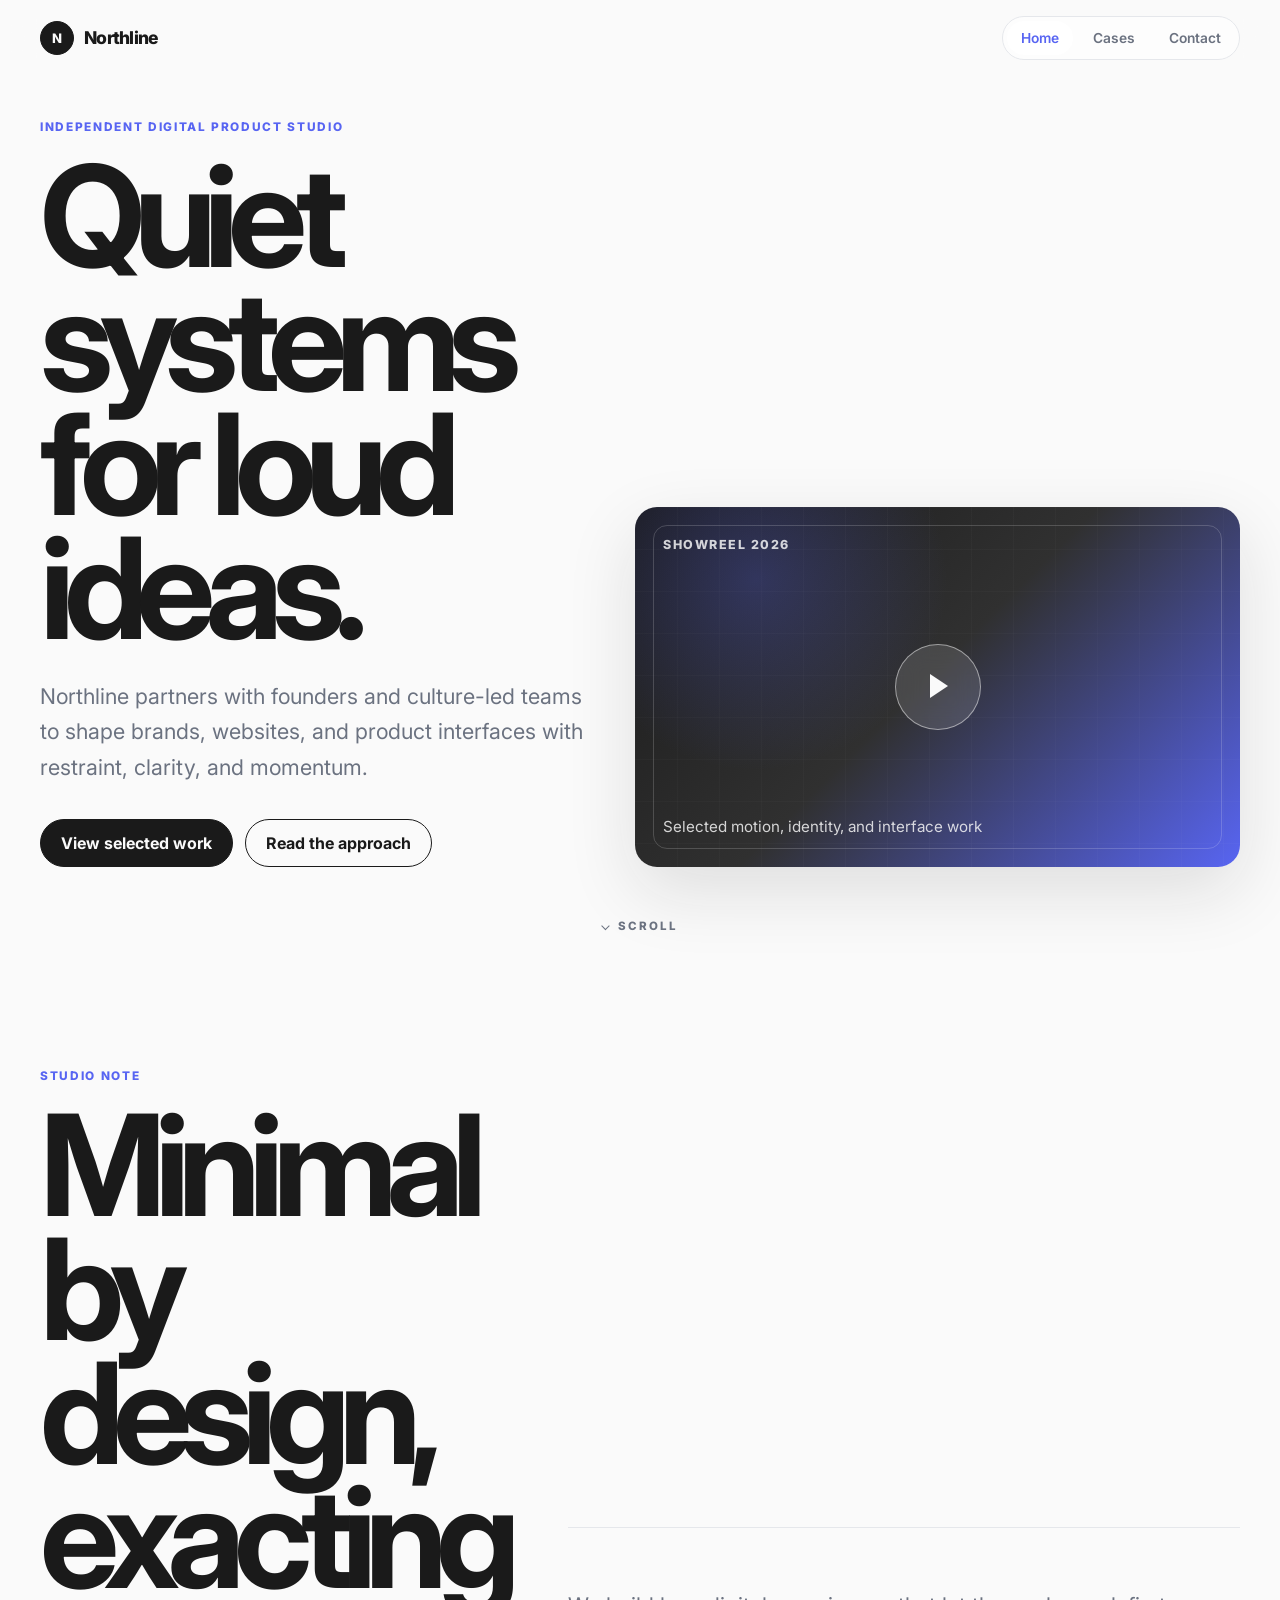
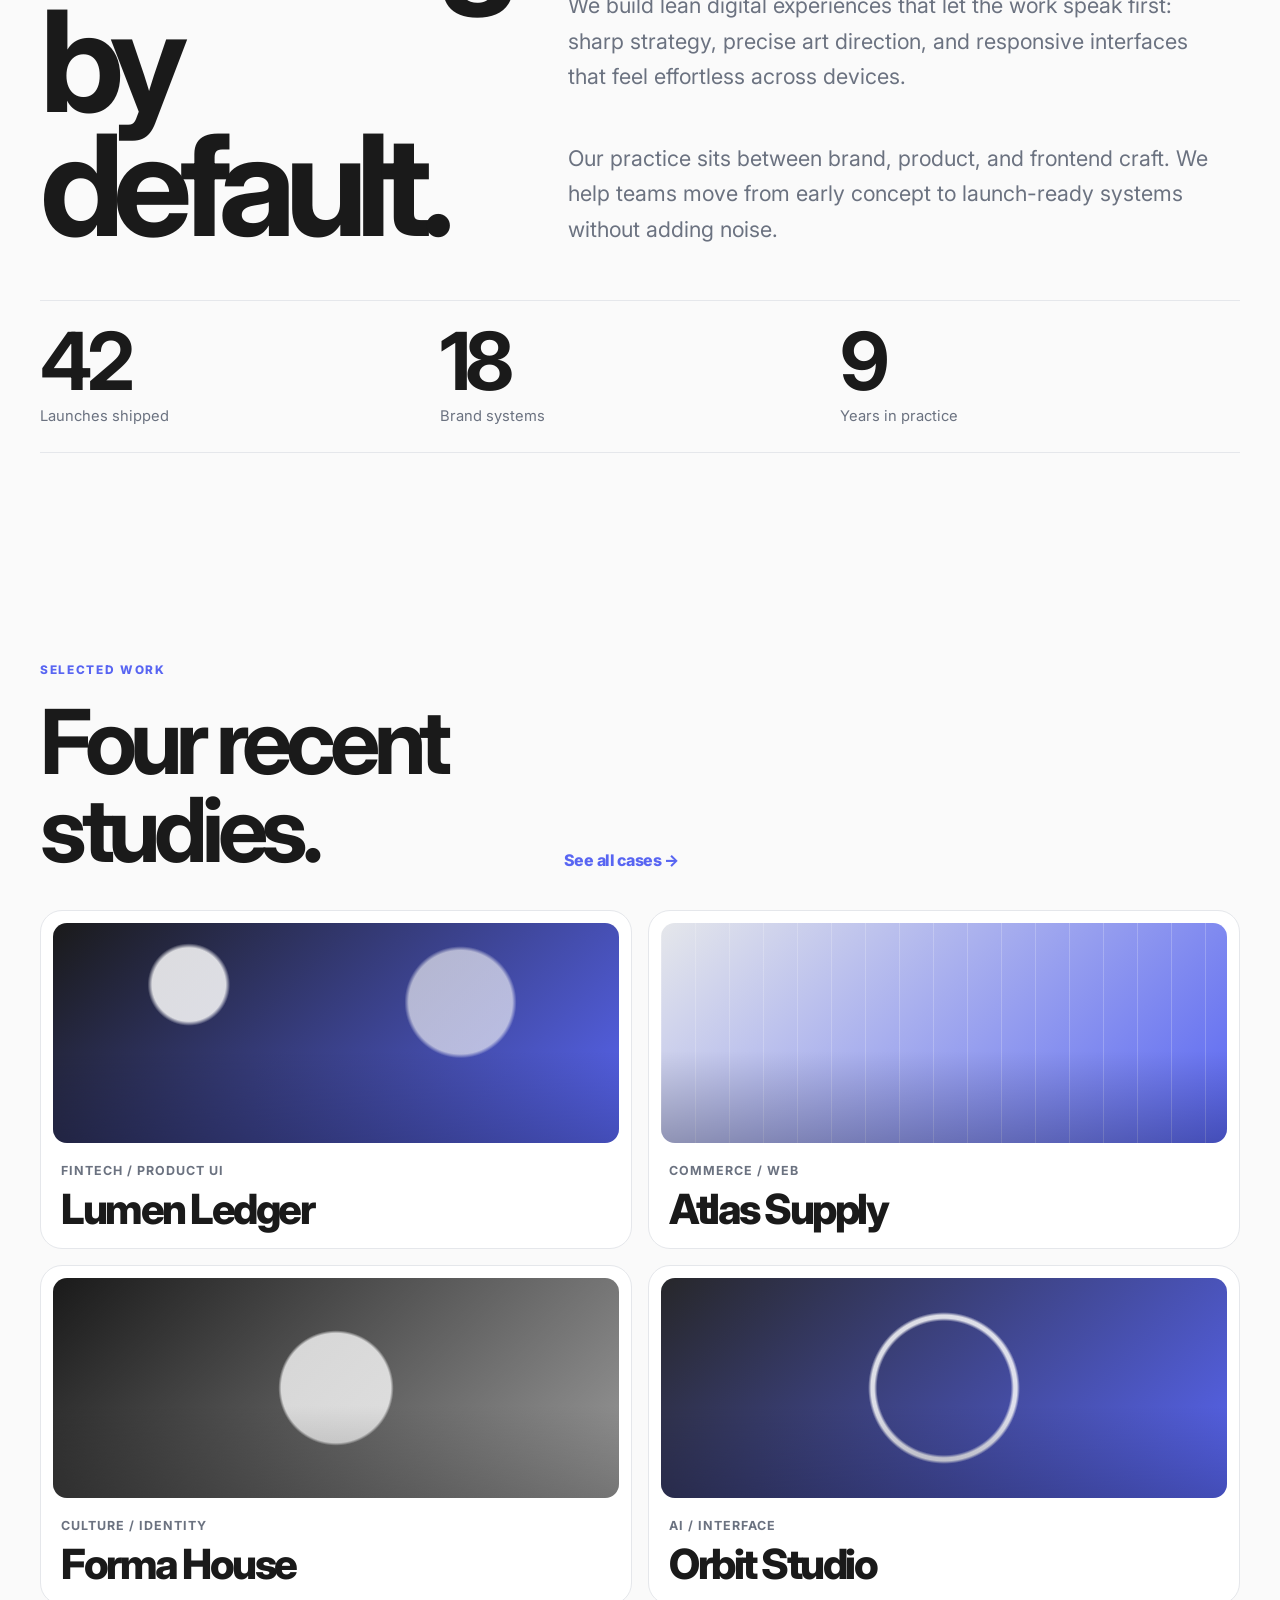
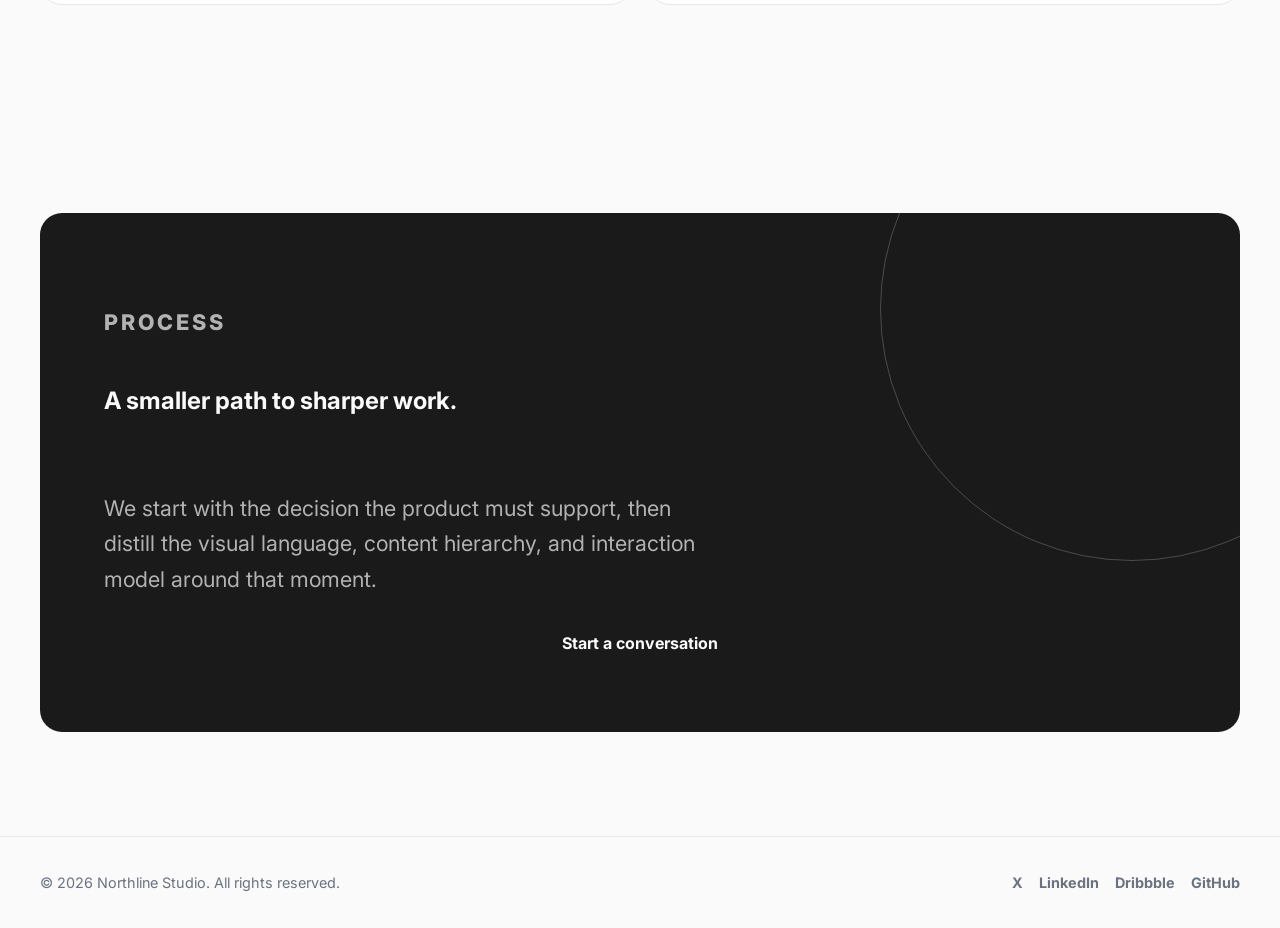
==== index.html @ 24eda6a8 "Initial commit - Michael Moss portfolio" ====
<!DOCTYPE html>
<html lang="en">
<head>
  <meta charset="UTF-8" />
  <meta name="viewport" content="width=device-width, initial-scale=1.0" />
  <title>Northline Studio — Digital Product Design</title>
  <meta name="description" content="Northline Studio is a minimal digital product studio crafting identities, interfaces, and websites for ambitious teams." />
  <link rel="preconnect" href="https://fonts.googleapis.com" />
  <link rel="preconnect" href="https://fonts.gstatic.com" crossorigin />
  <link href="https://fonts.googleapis.com/css2?family=Inter:wght@300;400;500;600;700;800&display=swap" rel="stylesheet" />
  <link rel="stylesheet" href="css/style.css" />
</head>
<body class="page-home">
  <header class="site-header" data-header>
    <div class="container nav-shell">
      <a class="brand" href="index.html" aria-label="Northline Studio home">
        <span class="brand-mark">N</span>
        <span>Northline</span>
      </a>

      <nav class="nav" aria-label="Primary navigation">
        <a class="nav-link is-home" href="index.html">Home</a>
        <a class="nav-link is-cases" href="cases/index.html">Cases</a>
        <a class="nav-link is-contact" href="contact/index.html">Contact</a>
      </nav>
    </div>
  </header>

  <main>
    <section class="hero" aria-labelledby="hero-title">
      <div class="container hero-grid">
        <div class="hero-copy reveal">
          <p class="eyebrow">Independent digital product studio</p>
          <h1 id="hero-title">Quiet systems for loud ideas.</h1>
          <p class="hero-lede">
            Northline partners with founders and culture-led teams to shape brands, websites, and product interfaces with restraint, clarity, and momentum.
          </p>
          <div class="hero-actions">
            <a class="button button-primary" href="cases/index.html">View selected work</a>
            <a class="button button-secondary" href="#intro">Read the approach</a>
          </div>
        </div>

        <a class="showreel reveal" href="#intro" aria-label="Showreel placeholder">
          <span class="showreel__label">Showreel 2026</span>
          <span class="play-button" aria-hidden="true"></span>
          <span class="showreel__caption">Selected motion, identity, and interface work</span>
        </a>
      </div>

      <a class="scroll-cue" href="#intro" aria-label="Scroll to introduction">
        <span></span>
        Scroll
      </a>
    </section>

    <section class="section intro" id="intro" aria-labelledby="intro-title">
      <div class="container">
        <div class="split">
          <div class="reveal">
            <p class="eyebrow">Studio note</p>
            <h2 id="intro-title">Minimal by design, exacting by default.</h2>
          </div>
          <div class="intro-copy reveal">
            <p>
              We build lean digital experiences that let the work speak first: sharp strategy, precise art direction, and responsive interfaces that feel effortless across devices.
            </p>
            <p>
              Our practice sits between brand, product, and frontend craft. We help teams move from early concept to launch-ready systems without adding noise.
            </p>
          </div>
        </div>

        <div class="stats reveal">
          <div>
            <strong>42</strong>
            <span>Launches shipped</span>
          </div>
          <div>
            <strong>18</strong>
            <span>Brand systems</span>
          </div>
          <div>
            <strong>9</strong>
            <span>Years in practice</span>
          </div>
        </div>
      </div>
    </section>

    <section class="section selected-work" aria-labelledby="selected-title">
      <div class="container">
        <div class="section-heading reveal">
          <div>
            <p class="eyebrow">Selected work</p>
            <h2 id="selected-title">Four recent studies.</h2>
          </div>
          <a class="text-link" href="cases/index.html">See all cases →</a>
        </div>

        <div class="project-grid project-grid--featured">
          <button class="case-card reveal" type="button" data-project="lumen">
            <span class="case-thumb thumb-lumen" aria-hidden="true"></span>
            <span class="case-body">
              <span class="case-meta">Fintech / Product UI</span>
              <span class="case-title">Lumen Ledger</span>
            </span>
          </button>

          <button class="case-card reveal" type="button" data-project="atlas">
            <span class="case-thumb thumb-atlas" aria-hidden="true"></span>
            <span class="case-body">
              <span class="case-meta">Commerce / Web</span>
              <span class="case-title">Atlas Supply</span>
            </span>
          </button>

          <button class="case-card reveal" type="button" data-project="forma">
            <span class="case-thumb thumb-forma" aria-hidden="true"></span>
            <span class="case-body">
              <span class="case-meta">Culture / Identity</span>
              <span class="case-title">Forma House</span>
            </span>
          </button>

          <button class="case-card reveal" type="button" data-project="orbit">
            <span class="case-thumb thumb-orbit" aria-hidden="true"></span>
            <span class="case-body">
              <span class="case-meta">AI / Interface</span>
              <span class="case-title">Orbit Studio</span>
            </span>
          </button>
        </div>
      </div>
    </section>

    <section class="section process" aria-labelledby="process-title">
      <div class="container">
        <div class="process-panel reveal">
          <p class="eyebrow">Process</p>
          <h2 id="process-title">A smaller path to sharper work.</h2>
          <p>
            We start with the decision the product must support, then distill the visual language, content hierarchy, and interaction model around that moment.
          </p>
          <a class="button button-primary" href="contact/index.html">Start a conversation</a>
        </div>
      </div>
    </section>
  </main>

  <footer class="site-footer">
    <div class="container footer-grid">
      <p>© 2026 Northline Studio. All rights reserved.</p>
      <nav aria-label="Footer navigation">
        <a href="https://x.com/" target="_blank" rel="noopener">X</a>
        <a href="https://www.linkedin.com/" target="_blank" rel="noopener">LinkedIn</a>
        <a href="https://dribbble.com/" target="_blank" rel="noopener">Dribbble</a>
        <a href="https://github.com/" target="_blank" rel="noopener">GitHub</a>
      </nav>
    </div>
  </footer>

  <div class="modal" data-modal aria-hidden="true">
    <div class="modal__overlay" data-modal-close></div>
    <article class="modal__panel" role="dialog" aria-modal="true" aria-labelledby="modal-title">
      <button class="modal__close" type="button" data-modal-close aria-label="Close project details">×</button>
      <div class="modal__visual" data-modal-visual></div>
      <div class="modal__content">
        <p class="eyebrow" data-modal-category></p>
        <h2 id="modal-title" data-modal-title></h2>
        <p data-modal-description></p>
        <dl class="modal__details">
          <div>
            <dt>Role</dt>
            <dd data-modal-role></dd>
          </div>
          <div>
            <dt>Technology</dt>
            <dd data-modal-tech></dd>
          </div>
        </dl>
        <a class="text-link" data-modal-link href="#">Visit project →</a>
      </div>
    </article>
  </div>

  <script src="js/main.js" defer></script>
</body>
</html>
---- css/style.css ----
:root {
  --bg: #fafafa;
  --text: #1a1a1a;
  --accent: #5865f2;
  --muted: #6b7280;
  --line: #e5e7eb;
  --soft: #f2f3f7;
  --white: #ffffff;
  --shadow: 0 24px 70px rgba(26, 26, 26, 0.12);
  --radius: 22px;
  --header-height: 76px;
  --ease: cubic-bezier(0.2, 0.8, 0.2, 1);
}

*,
*::before,
*::after {
  box-sizing: border-box;
}

html {
  scroll-behavior: smooth;
  background: var(--bg);
  color: var(--text);
}

body {
  margin: 0;
  min-height: 100vh;
  background: var(--bg);
  color: var(--text);
  font-family: "Inter", system-ui, -apple-system, BlinkMacSystemFont, "Segoe UI", sans-serif;
  font-size: 16px;
  line-height: 1.6;
  text-rendering: optimizeLegibility;
  -webkit-font-smoothing: antialiased;
  -moz-osx-font-smoothing: grayscale;
}

body.modal-open {
  overflow: hidden;
}

a {
  color: inherit;
  text-decoration: none;
}

button,
input,
textarea {
  font: inherit;
}

button {
  color: inherit;
}

img,
svg {
  display: block;
  max-width: 100%;
}

::selection {
  background: var(--accent);
  color: var(--white);
}

.container {
  width: min(100% - 40px, 1200px);
  margin-inline: auto;
}

.site-header {
  position: fixed;
  inset: 0 0 auto;
  z-index: 50;
  background: rgba(250, 250, 250, 0.78);
  border-bottom: 1px solid transparent;
  backdrop-filter: blur(18px);
  -webkit-backdrop-filter: blur(18px);
  transition: border-color 240ms ease, background 240ms ease;
}

.site-header.is-scrolled {
  border-bottom-color: var(--line);
  background: rgba(250, 250, 250, 0.92);
}

.nav-shell {
  display: flex;
  align-items: center;
  justify-content: space-between;
  min-height: var(--header-height);
  gap: 24px;
}

.brand {
  display: inline-flex;
  align-items: center;
  gap: 10px;
  font-weight: 800;
  letter-spacing: -0.04em;
  font-size: 1.1rem;
}

.brand-mark {
  display: grid;
  place-items: center;
  width: 34px;
  height: 34px;
  border: 1px solid var(--text);
  border-radius: 50%;
  font-size: 0.82rem;
  letter-spacing: -0.02em;
  background: var(--text);
  color: var(--bg);
}

.nav {
  display: flex;
  align-items: center;
  gap: 6px;
  padding: 4px;
  border: 1px solid var(--line);
  border-radius: 999px;
  background: rgba(255, 255, 255, 0.56);
}

.nav-link {
  display: inline-flex;
  align-items: center;
  min-height: 34px;
  padding: 0 14px;
  border-radius: 999px;
  color: var(--muted);
  font-size: 0.86rem;
  font-weight: 600;
  transition: color 180ms ease, background 180ms ease;
}

.nav-link:hover,
.nav-link:focus-visible,
.nav-link.is-active {
  color: var(--text);
  background: var(--white);
  outline: none;
}

.nav-link.is-active {
  color: var(--accent);
}

.hero {
  position: relative;
  min-height: 100svh;
  padding: calc(var(--header-height) + 42px) 0 96px;
  display: flex;
  align-items: center;
}

.hero-grid {
  display: grid;
  gap: 48px;
  align-items: end;
}

.hero-copy {
  max-width: 780px;
}

.eyebrow {
  margin: 0 0 18px;
  color: var(--accent);
  font-size: 0.74rem;
  font-weight: 800;
  letter-spacing: 0.14em;
  text-transform: uppercase;
}

.hero h1,
.page-hero h1,
.split h2,
.section-heading h2,
.contact-copy h2 {
  margin: 0;
  font-size: clamp(3rem, 12vw, 8.8rem);
  line-height: 0.88;
  letter-spacing: -0.08em;
}

.hero-lede,
.page-lede,
.intro-copy p,
.process-panel p,
.contact-copy p {
  max-width: 640px;
  margin: 28px 0 0;
  color: var(--muted);
  font-size: clamp(1.05rem, 2vw, 1.35rem);
  line-height: 1.65;
}

.hero-actions,
.button-row {
  display: flex;
  flex-wrap: wrap;
  gap: 12px;
  margin-top: 34px;
}

.button {
  display: inline-flex;
  align-items: center;
  justify-content: center;
  min-height: 48px;
  padding: 0 20px;
  border: 1px solid var(--text);
  border-radius: 999px;
  font-weight: 700;
  transition: transform 180ms var(--ease), background 180ms ease, color 180ms ease, border-color 180ms ease;
}

.button:hover,
.button:focus-visible {
  transform: translateY(-2px);
  outline: none;
}

.button-primary {
  background: var(--text);
  color: var(--bg);
}

.button-primary:hover,
.button-primary:focus-visible {
  background: var(--accent);
  border-color: var(--accent);
}

.button-secondary {
  background: transparent;
  color: var(--text);
}

.button-secondary:hover,
.button-secondary:focus-visible {
  background: var(--soft);
}

.showreel {
  position: relative;
  min-height: 360px;
  border-radius: var(--radius);
  overflow: hidden;
  background:
    radial-gradient(circle at 20% 20%, rgba(88, 101, 242, 0.28), transparent 34%),
    linear-gradient(135deg, #1a1a1a 0%, #303030 48%, #5865f2 100%);
  box-shadow: var(--shadow);
  isolation: isolate;
}

.showreel::before {
  content: "";
  position: absolute;
  inset: 18px;
  border: 1px solid rgba(250, 250, 250, 0.18);
  border-radius: calc(var(--radius) - 8px);
  pointer-events: none;
}

.showreel::after {
  content: "";
  position: absolute;
  inset: 0;
  background:
    linear-gradient(rgba(250, 250, 250, 0.05) 1px, transparent 1px),
    linear-gradient(90deg, rgba(250, 250, 250, 0.05) 1px, transparent 1px);
  background-size: 42px 42px;
  opacity: 0.45;
  pointer-events: none;
}

.showreel__label,
.showreel__caption {
  position: absolute;
  z-index: 2;
  color: rgba(250, 250, 250, 0.82);
}

.showreel__label {
  top: 28px;
  left: 28px;
  font-size: 0.78rem;
  font-weight: 800;
  letter-spacing: 0.12em;
  text-transform: uppercase;
}

.showreel__caption {
  left: 28px;
  bottom: 28px;
  max-width: 360px;
  font-size: 0.95rem;
}

.play-button {
  position: absolute;
  z-index: 2;
  inset: 0;
  margin: auto;
  width: 86px;
  height: 86px;
  border: 1px solid rgba(250, 250, 250, 0.5);
  border-radius: 50%;
  background: rgba(250, 250, 250, 0.12);
  backdrop-filter: blur(12px);
  -webkit-backdrop-filter: blur(12px);
  transition: transform 220ms var(--ease), background 220ms ease;
}

.play-button::before {
  content: "";
  position: absolute;
  left: 34px;
  top: 29px;
  border-left: 18px solid var(--bg);
  border-top: 12px solid transparent;
  border-bottom: 12px solid transparent;
}

.showreel:hover .play-button,
.showreel:focus-visible .play-button {
  transform: scale(1.06);
  background: rgba(250, 250, 250, 0.2);
  outline: none;
}

.scroll-cue {
  position: absolute;
  left: 50%;
  bottom: 28px;
  display: inline-flex;
  align-items: center;
  gap: 10px;
  transform: translateX(-50%);
  color: var(--muted);
  font-size: 0.72rem;
  font-weight: 800;
  letter-spacing: 0.16em;
  text-transform: uppercase;
}

.scroll-cue span {
  width: 6px;
  height: 6px;
  border-right: 1px solid currentColor;
  border-bottom: 1px solid currentColor;
  transform: rotate(45deg);
  animation: cue 1.5s infinite;
}

@keyframes cue {
  0%, 100% { transform: rotate(45deg) translate(0, 0); }
  50% { transform: rotate(45deg) translate(4px, 4px); }
}

.section {
  padding: 104px 0;
}

.split {
  display: grid;
  gap: 32px;
  align-items: end;
}

.split h2,
.section-heading h2,
.contact-copy h2 {
  max-width: 920px;
}

.intro-copy {
  display: grid;
  gap: 18px;
  padding-top: 32px;
  border-top: 1px solid var(--line);
}

.stats {
  display: grid;
  grid-template-columns: 1fr;
  gap: 0;
  margin-top: 52px;
  border-top: 1px solid var(--line);
  border-bottom: 1px solid var(--line);
}

.stats div {
  padding: 24px 0;
  border-bottom: 1px solid var(--line);
}

.stats div:last-child {
  border-bottom: 0;
}

.stats strong {
  display: block;
  font-size: clamp(2.4rem, 8vw, 5rem);
  line-height: 0.9;
  letter-spacing: -0.07em;
}

.stats span {
  display: block;
  margin-top: 8px;
  color: var(--muted);
  font-size: 0.92rem;
}

.section-heading {
  display: grid;
  gap: 24px;
  align-items: end;
  margin-bottom: 36px;
}

.section-heading h2 {
  font-size: clamp(2.4rem, 7vw, 5.6rem);
  line-height: 0.98;
  letter-spacing: -0.07em;
}

.text-link {
  width: fit-content;
  color: var(--accent);
  font-weight: 800;
  letter-spacing: -0.02em;
}

.text-link:hover,
.text-link:focus-visible {
  text-decoration: underline;
  text-underline-offset: 6px;
  outline: none;
}

.project-grid {
  display: grid;
  gap: 16px;
}

.case-card {
  display: grid;
  gap: 18px;
  width: 100%;
  padding: 12px;
  border: 1px solid var(--line);
  border-radius: var(--radius);
  background: var(--white);
  text-align: left;
  cursor: pointer;
  transition: transform 220ms var(--ease), box-shadow 220ms ease, border-color 220ms ease;
}

.case-card:hover,
.case-card:focus-visible {
  transform: translateY(-4px);
  border-color: rgba(88, 101, 242, 0.5);
  box-shadow: 0 18px 50px rgba(26, 26, 26, 0.08);
  outline: none;
}

.case-thumb {
  display: block;
  min-height: 220px;
  border-radius: calc(var(--radius) - 8px);
  background-color: var(--soft);
  position: relative;
  overflow: hidden;
}

.case-thumb::after {
  content: "";
  position: absolute;
  inset: 0;
  background: linear-gradient(to top, rgba(0, 0, 0, 0.24), transparent 42%);
}

.thumb-lumen {
  background:
    radial-gradient(circle at 24% 28%, rgba(250, 250, 250, 0.86) 0 8%, transparent 9%),
    radial-gradient(circle at 72% 36%, rgba(250, 250, 250, 0.64) 0 12%, transparent 13%),
    linear-gradient(135deg, #1a1a1a, #5865f2);
}

.thumb-atlas {
  background:
    repeating-linear-gradient(90deg, rgba(250, 250, 250, 0.22) 0 1px, transparent 1px 34px),
    linear-gradient(135deg, #e5e7eb, #5865f2);
}

.thumb-forma {
  background:
    radial-gradient(circle at 50% 50%, rgba(250, 250, 250, 0.8) 0 18%, transparent 19%),
    linear-gradient(135deg, #1a1a1a, #9a9a9a);
}

.thumb-orbit {
  background:
    radial-gradient(circle at 50% 50%, transparent 0 22%, rgba(250, 250, 250, 0.85) 23% 24%, transparent 25%),
    linear-gradient(135deg, #27272a, #5865f2);
}

.thumb-maru {
  background:
    linear-gradient(90deg, transparent 49%, rgba(250, 250, 250, 0.72) 50%, transparent 51%),
    linear-gradient(135deg, #1a1a1a, #d6d3d1);
}

.thumb-kin {
  background:
    radial-gradient(circle at 25% 75%, rgba(250, 250, 250, 0.82) 0 14%, transparent 15%),
    radial-gradient(circle at 75% 25%, rgba(250, 250, 250, 0.58) 0 10%, transparent 11%),
    linear-gradient(135deg, #374151, #5865f2);
}

.thumb-sable {
  background:
    repeating-linear-gradient(0deg, rgba(250, 250, 250, 0.24) 0 1px, transparent 1px 28px),
    linear-gradient(135deg, #1a1a1a, #6b7280);
}

.thumb-field {
  background:
    linear-gradient(45deg, transparent 45%, rgba(250, 250, 250, 0.78) 46% 48%, transparent 49%),
    linear-gradient(135deg, #1f2937, #5865f2);
}

.thumb-northstar {
  background:
    radial-gradient(circle at 80% 20%, rgba(250, 250, 250, 0.88) 0 7%, transparent 8%),
    linear-gradient(135deg, #111827, #5865f2);
}

.case-body {
  display: grid;
  gap: 8px;
  padding: 0 8px 6px;
}

.case-meta {
  color: var(--muted);
  font-size: 0.78rem;
  font-weight: 700;
  letter-spacing: 0.08em;
  text-transform: uppercase;
}

.case-title {
  display: block;
  font-size: clamp(1.45rem, 4vw, 2.6rem);
  line-height: 1;
  font-weight: 800;
  letter-spacing: -0.06em;
}

.process-panel {
  display: grid;
  gap: 22px;
  padding: clamp(28px, 6vw, 64px);
  border-radius: var(--radius);
  background: var(--text);
  color: var(--bg);
  overflow: hidden;
  position: relative;
}

.process-panel::after {
  content: "";
  position: absolute;
  right: -12%;
  top: -30%;
  width: 42%;
  aspect-ratio: 1;
  border: 1px solid rgba(250, 250, 250, 0.22);
  border-radius: 50%;
}

.process-panel .eyebrow,
.process-panel p,
.process-panel h2 {
  position: relative;
  z-index: 1;
}

.process-panel p {
  max-width: 620px;
  color: rgba(250, 250, 250, 0.68);
}

.page-hero {
  padding: calc(var(--header-height) + 84px) 0 76px;
}

.page-lede {
  max-width: 760px;
}

.contact-page {
  min-height: 78svh;
  display: flex;
  align-items: center;
}

.contact-section {
  padding-top: 0;
}

.contact-grid {
  display: grid;
  gap: 48px;
  align-items: start;
}

.contact-copy {
  max-width: 620px;
}

.contact-copy a:not(.button) {
  color: var(--accent);
  font-weight: 800;
}

.socials {
  display: flex;
  flex-wrap: wrap;
  gap: 10px;
  margin: 34px 0;
}

.socials a {
  display: inline-flex;
  align-items: center;
  justify-content: center;
  min-width: 46px;
  min-height: 46px;
  padding: 0 14px;
  border: 1px solid var(--line);
  border-radius: 999px;
  color: var(--muted);
  font-weight: 800;
  transition: color 180ms ease, border-color 180ms ease, background 180ms ease;
}

.socials a:hover,
.socials a:focus-visible {
  color: var(--accent);
  border-color: var(--accent);
  background: rgba(88, 101, 242, 0.06);
  outline: none;
}

.contact-form {
  display: grid;
  gap: 18px;
  padding: 18px;
  border: 1px solid var(--line);
  border-radius: var(--radius);
  background: var(--white);
}

.field label {
  display: block;
  margin-bottom: 8px;
  color: var(--muted);
  font-size: 0.82rem;
  font-weight: 800;
  letter-spacing: 0.08em;
  text-transform: uppercase;
}

.field input,
.field textarea {
  width: 100%;
  border: 1px solid var(--line);
  border-radius: 16px;
  background: var(--bg);
  color: var(--text);
  padding: 15px 16px;
  outline: none;
  transition: border-color 180ms ease, box-shadow 180ms ease, background 180ms ease;
}

.field textarea {
  resize: vertical;
}

.field input:focus,
.field textarea:focus {
  border-color: var(--accent);
  box-shadow: 0 0 0 4px rgba(88, 101, 242, 0.12);
  background: var(--white);
}

.form-note {
  min-height: 1.4em;
  margin: 0;
  color: var(--accent);
  font-weight: 700;
}

.site-footer {
  padding: 34px 0;
  border-top: 1px solid var(--line);
}

.footer-grid {
  display: flex;
  align-items: center;
  justify-content: space-between;
  gap: 20px;
}

.site-footer p {
  margin: 0;
  color: var(--muted);
  font-size: 0.9rem;
}

.site-footer nav {
  display: flex;
  flex-wrap: wrap;
  gap: 16px;
}

.site-footer nav a {
  color: var(--muted);
  font-size: 0.9rem;
  font-weight: 700;
}

.site-footer nav a:hover,
.site-footer nav a:focus-visible {
  color: var(--accent);
  outline: none;
}

.modal {
  position: fixed;
  inset: 0;
  z-index: 100;
  display: grid;
  place-items: center;
  padding: 18px;
  opacity: 0;
  visibility: hidden;
  pointer-events: none;
  transition: opacity 220ms ease, visibility 220ms ease;
}

.modal.is-open {
  opacity: 1;
  visibility: visible;
  pointer-events: auto;
}

.modal__overlay {
  position: absolute;
  inset: 0;
  background: rgba(0, 0, 0, 0.62);
  backdrop-filter: blur(8px);
  -webkit-backdrop-filter: blur(8px);
}

.modal__panel {
  position: relative;
  z-index: 1;
  width: min(100%, 760px);
  max-height: min(88svh, 820px);
  overflow: auto;
  border-radius: var(--radius);
  background: var(--white);
  box-shadow: var(--shadow);
  transform: translateY(18px) scale(0.98);
  transition: transform 240ms var(--ease);
}

.modal.is-open .modal__panel {
  transform: translateY(0) scale(1);
}

.modal__close {
  position: absolute;
  top: 12px;
  right: 12px;
  z-index: 2;
  display: grid;
  place-items: center;
  width: 42px;
  height: 42px;
  border: 1px solid rgba(250, 250, 250, 0.4);
  border-radius: 50%;
  background: rgba(250, 250, 250, 0.16);
  color: var(--bg);
  cursor: pointer;
  font-size: 1.5rem;
  line-height: 1;
}

.modal__close:hover,
.modal__close:focus-visible {
  background: rgba(250, 250, 250, 0.28);
  outline: none;
}

.modal__visual {
  min-height: 260px;
  background: linear-gradient(135deg, #1a1a1a, #5865f2);
}

.modal__content {
  padding: clamp(24px, 5vw, 42px);
}

.modal__content h2 {
  margin: 0;
  font-size: clamp(2.2rem, 8vw, 4.8rem);
  line-height: 0.96;
  letter-spacing: -0.07em;
}

.modal__content > p:not(.eyebrow) {
  margin: 22px 0 0;
  color: var(--muted);
}

.modal__details {
  display: grid;
  grid-template-columns: 1fr;
  gap: 14px;
  margin: 30px 0 0;
}

.modal__details div {
  padding-top: 16px;
  border-top: 1px solid var(--line);
}

.modal__details dt {
  margin-bottom: 4px;
  color: var(--muted);
  font-size: 0.78rem;
  font-weight: 800;
  letter-spacing: 0.1em;
  text-transform: uppercase;
}

.modal__details dd {
  margin: 0;
  font-weight: 700;
}

.reveal {
  opacity: 0;
  transform: translateY(24px);
  transition: opacity 640ms var(--ease), transform 640ms var(--ease);
}

.reveal.is-visible {
  opacity: 1;
  transform: translateY(0);
}

@media (min-width: 560px) {
  .container {
    width: min(100% - 56px, 1200px);
  }

  .project-grid--featured {
    grid-template-columns: repeat(2, minmax(0, 1fr));
  }

  .stats {
    grid-template-columns: repeat(3, minmax(0, 1fr));
  }

  .stats div {
    padding-right: 36px;
    border-bottom: 0;
  }

  .stats div:last-child {
    border-right: 0;
  }

  .modal__details {
    grid-template-columns: repeat(2, minmax(0, 1fr));
  }
}

@media (min-width: 768px) {
  .hero-grid {
    grid-template-columns: minmax(0, 0.95fr) minmax(360px, 1.05fr);
  }

  .split,
  .section-heading,
  .contact-grid {
    grid-template-columns: 0.85fr 1.15fr;
  }

  .project-grid--archive {
    grid-template-columns: repeat(3, minmax(0, 1fr));
  }
}

@media (min-width: 1024px) {
  .project-grid--archive {
    grid-template-columns: repeat(3, minmax(0, 1fr));
  }
}

@media (prefers-reduced-motion: reduce) {
  html {
    scroll-behavior: auto;
  }

  *,
  *::before,
  *::after {
    animation-duration: 0.001ms !important;
    animation-iteration-count: 1 !important;
    scroll-behavior: auto !important;
    transition-duration: 0.001ms !important;
  }

  .reveal {
    opacity: 1;
    transform: none;
  }
}
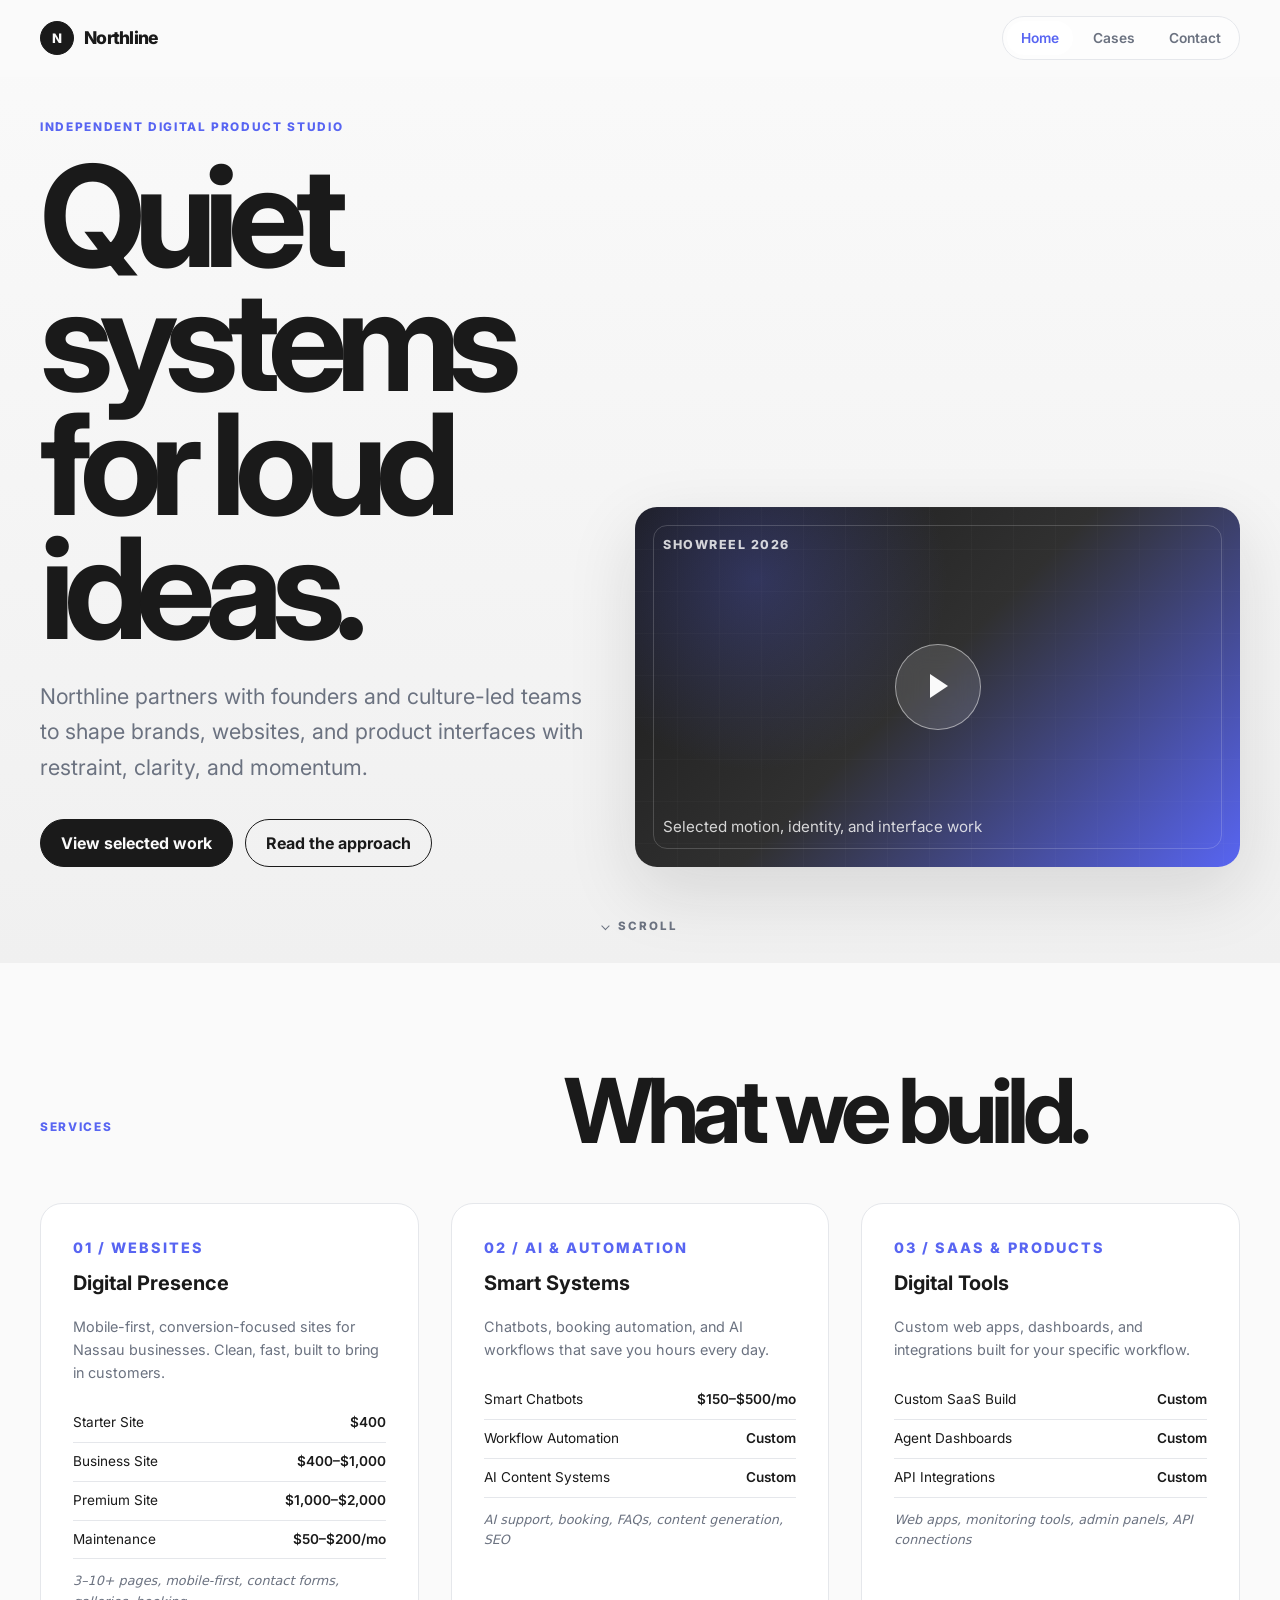
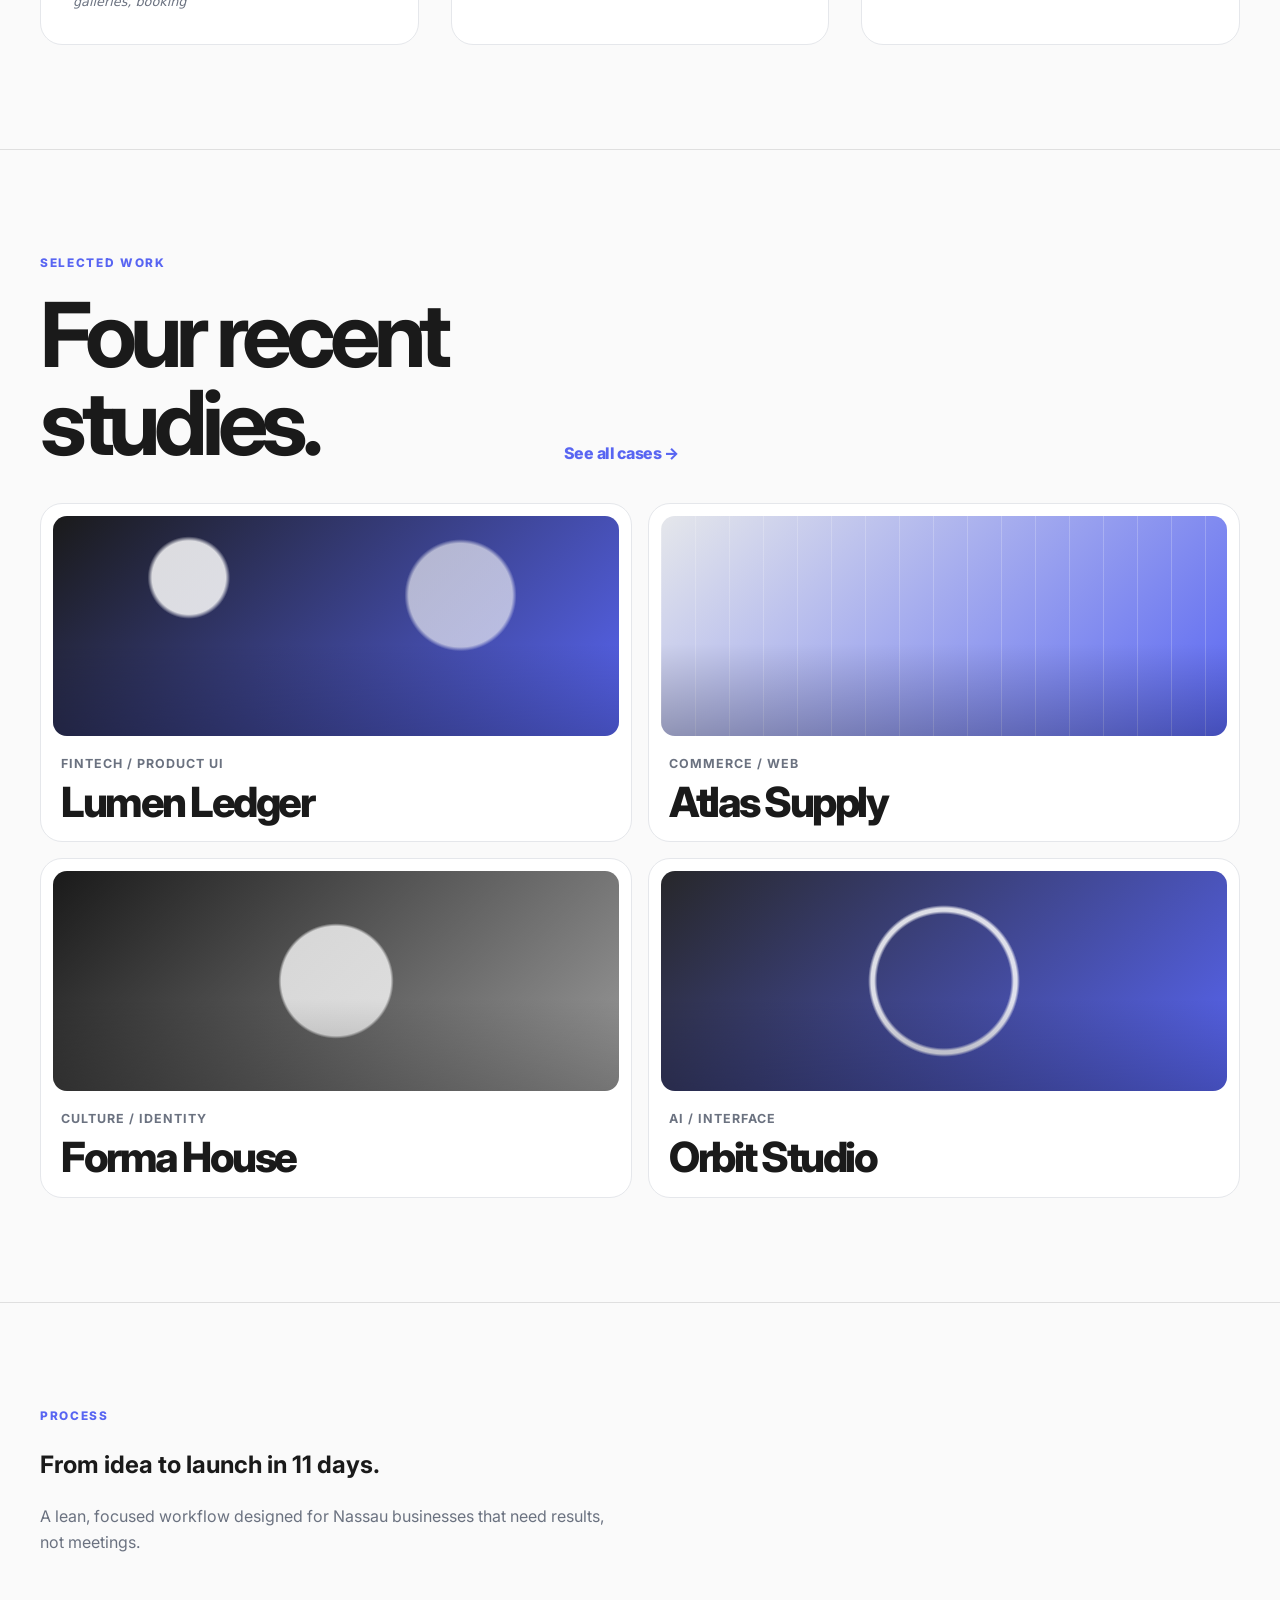
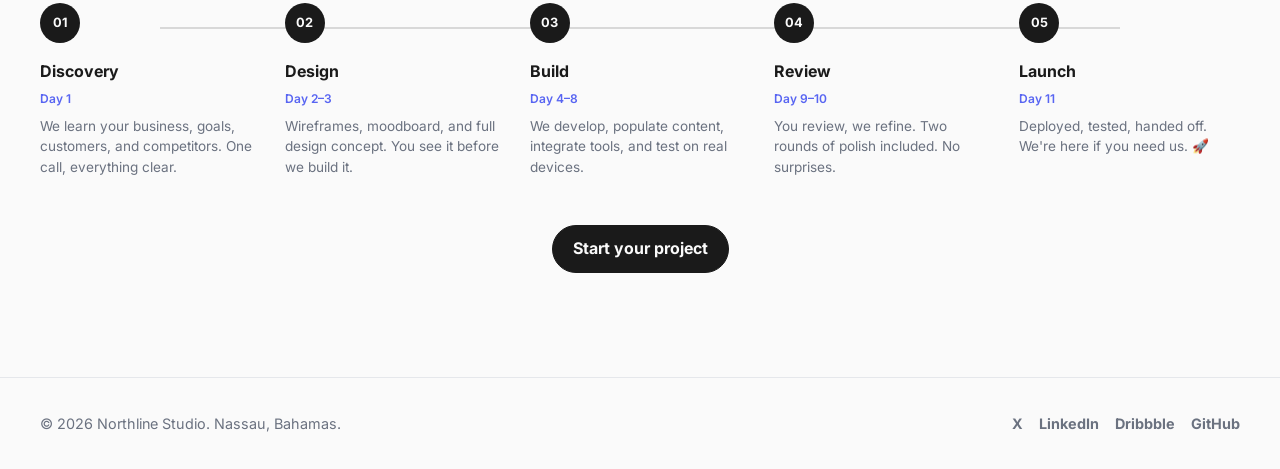
==== commit e66e0051: "Rebrand to Northline Studio + services/pricing/process + Nassau location" ====
--- a/index.html
+++ b/index.html
@@ -54,35 +54,43 @@
       </a>
     </section>
 
-    <section class="section intro" id="intro" aria-labelledby="intro-title">
+    <section class="section services" id="services" aria-labelledby="services-title">
       <div class="container">
-        <div class="split">
-          <div class="reveal">
-            <p class="eyebrow">Studio note</p>
-            <h2 id="intro-title">Minimal by design, exacting by default.</h2>
-          </div>
-          <div class="intro-copy reveal">
-            <p>
-              We build lean digital experiences that let the work speak first: sharp strategy, precise art direction, and responsive interfaces that feel effortless across devices.
-            </p>
-            <p>
-              Our practice sits between brand, product, and frontend craft. We help teams move from early concept to launch-ready systems without adding noise.
-            </p>
-          </div>
-        </div>
-
-        <div class="stats reveal">
-          <div>
-            <strong>42</strong>
-            <span>Launches shipped</span>
-          </div>
-          <div>
-            <strong>18</strong>
-            <span>Brand systems</span>
-          </div>
-          <div>
-            <strong>9</strong>
-            <span>Years in practice</span>
+        <div class="section-heading reveal">
+          <p class="eyebrow">Services</p>
+          <h2 id="services-title">What we build.</h2>
+        </div>
+
+        <div class="services-grid">
+          <div class="service-card reveal">
+            <p class="eyebrow">01 / Websites</p>
+            <h3>Digital Presence</h3>
+            <p>Mobile-first, conversion-focused sites for Nassau businesses. Clean, fast, built to bring in customers.</p>
+            <div class="pricing-item"><span>Starter Site</span><span>$400</span></div>
+            <div class="pricing-item"><span>Business Site</span><span>$400&ndash;$1,000</span></div>
+            <div class="pricing-item"><span>Premium Site</span><span>$1,000&ndash;$2,000</span></div>
+            <div class="pricing-item"><span>Maintenance</span><span>$50&ndash;$200/mo</span></div>
+            <span class="note">3&ndash;10+ pages, mobile-first, contact forms, galleries, booking</span>
+          </div>
+
+          <div class="service-card reveal">
+            <p class="eyebrow">02 / AI &amp; Automation</p>
+            <h3>Smart Systems</h3>
+            <p>Chatbots, booking automation, and AI workflows that save you hours every day.</p>
+            <div class="pricing-item"><span>Smart Chatbots</span><span>$150&ndash;$500/mo</span></div>
+            <div class="pricing-item"><span>Workflow Automation</span><span>Custom</span></div>
+            <div class="pricing-item"><span>AI Content Systems</span><span>Custom</span></div>
+            <span class="note">AI support, booking, FAQs, content generation, SEO</span>
+          </div>
+
+          <div class="service-card reveal">
+            <p class="eyebrow">03 / SaaS &amp; Products</p>
+            <h3>Digital Tools</h3>
+            <p>Custom web apps, dashboards, and integrations built for your specific workflow.</p>
+            <div class="pricing-item"><span>Custom SaaS Build</span><span>Custom</span></div>
+            <div class="pricing-item"><span>Agent Dashboards</span><span>Custom</span></div>
+            <div class="pricing-item"><span>API Integrations</span><span>Custom</span></div>
+            <span class="note">Web apps, monitoring tools, admin panels, API connections</span>
           </div>
         </div>
       </div>
@@ -136,13 +144,44 @@
 
     <section class="section process" aria-labelledby="process-title">
       <div class="container">
-        <div class="process-panel reveal">
+        <div class="reveal">
           <p class="eyebrow">Process</p>
-          <h2 id="process-title">A smaller path to sharper work.</h2>
-          <p>
-            We start with the decision the product must support, then distill the visual language, content hierarchy, and interaction model around that moment.
+          <h2 id="process-title">From idea to launch in 11 days.</h2>
+          <p style="max-width: 36em; color: var(--muted);">
+            A lean, focused workflow designed for Nassau businesses that need results, not meetings.
           </p>
-          <a class="button button-primary" href="contact/index.html">Start a conversation</a>
+        </div>
+
+        <div class="timeline">
+          <div class="timeline-step reveal" data-step="01">
+            <h3>Discovery</h3>
+            <span class="step-days">Day 1</span>
+            <p>We learn your business, goals, customers, and competitors. One call, everything clear.</p>
+          </div>
+          <div class="timeline-step reveal" data-step="02">
+            <h3>Design</h3>
+            <span class="step-days">Day 2&ndash;3</span>
+            <p>Wireframes, moodboard, and full design concept. You see it before we build it.</p>
+          </div>
+          <div class="timeline-step reveal" data-step="03">
+            <h3>Build</h3>
+            <span class="step-days">Day 4&ndash;8</span>
+            <p>We develop, populate content, integrate tools, and test on real devices.</p>
+          </div>
+          <div class="timeline-step reveal" data-step="04">
+            <h3>Review</h3>
+            <span class="step-days">Day 9&ndash;10</span>
+            <p>You review, we refine. Two rounds of polish included. No surprises.</p>
+          </div>
+          <div class="timeline-step reveal" data-step="05">
+            <h3>Launch</h3>
+            <span class="step-days">Day 11</span>
+            <p>Deployed, tested, handed off. We're here if you need us. 🚀</p>
+          </div>
+        </div>
+
+        <div class="reveal" style="text-align: center; margin-top: 3rem;">
+          <a class="button button-primary" href="contact/index.html">Start your project</a>
         </div>
       </div>
     </section>
@@ -150,7 +189,7 @@
 
   <footer class="site-footer">
     <div class="container footer-grid">
-      <p>© 2026 Northline Studio. All rights reserved.</p>
+      <p>© 2026 Northline Studio. Nassau, Bahamas.</p>
       <nav aria-label="Footer navigation">
         <a href="https://x.com/" target="_blank" rel="noopener">X</a>
         <a href="https://www.linkedin.com/" target="_blank" rel="noopener">LinkedIn</a>
--- a/css/style.css
+++ b/css/style.css
@@ -943,3 +943,150 @@
     transform: none;
   }
 }
+/* ── Thin section dividers ── */
+.section + .section {
+  border-top: 1px solid rgba(26,26,26,0.12);
+}
+.page-hero + .section {
+  border-top: 1px solid rgba(26,26,26,0.12);
+}
+
+/* ── Hero enhancement ── */
+.hero {
+  background: linear-gradient(180deg, #fafafa 0%, #f0f0f0 100%);
+}
+
+/* ── Services Grid ── */
+.services-grid {
+  display: grid;
+  grid-template-columns: repeat(3, 1fr);
+  gap: 2rem;
+  margin-top: 3rem;
+}
+@media (max-width: 768px) {
+  .services-grid {
+    grid-template-columns: 1fr;
+  }
+}
+.service-card {
+  background: var(--white);
+  border: 1px solid var(--line);
+  border-radius: var(--radius);
+  padding: 2rem;
+  transition: box-shadow 0.3s var(--ease), transform 0.3s var(--ease);
+}
+.service-card:hover {
+  box-shadow: var(--shadow);
+  transform: translateY(-2px);
+}
+.service-card .eyebrow {
+  color: var(--accent);
+  margin-bottom: 0.5rem;
+}
+.service-card h3 {
+  font-size: 1.25rem;
+  margin: 0 0 1rem;
+}
+.service-card p {
+  font-size: 0.9rem;
+  line-height: 1.6;
+  color: var(--muted);
+  margin: 0 0 1.25rem;
+}
+.pricing-item {
+  display: flex;
+  justify-content: space-between;
+  align-items: center;
+  padding: 0.5rem 0;
+  border-bottom: 1px solid var(--line);
+  font-size: 0.85rem;
+}
+.pricing-item:last-child {
+  border-bottom: none;
+}
+.pricing-item span:last-child {
+  font-weight: 600;
+  color: var(--text);
+}
+.service-card .note {
+  display: block;
+  font-size: 0.8rem;
+  color: var(--muted);
+  font-style: italic;
+  margin-top: 0.75rem;
+}
+
+/* ── Process Timeline ── */
+.timeline {
+  display: grid;
+  grid-template-columns: repeat(5, 1fr);
+  gap: 1.5rem;
+  position: relative;
+  margin-top: 3rem;
+}
+.timeline::before {
+  content: '';
+  position: absolute;
+  top: 1.5rem;
+  left: 10%;
+  right: 10%;
+  height: 2px;
+  background: var(--text);
+  opacity: 0.15;
+}
+.timeline-step {
+  position: relative;
+  padding-top: 3.5rem;
+}
+.timeline-step::before {
+  content: attr(data-step);
+  position: absolute;
+  top: 0;
+  left: 0;
+  width: 2.5rem;
+  height: 2.5rem;
+  border-radius: 50%;
+  background: var(--text);
+  color: var(--bg);
+  display: flex;
+  align-items: center;
+  justify-content: center;
+  font-size: 0.8rem;
+  font-weight: 700;
+}
+.timeline-step h3 {
+  font-size: 1rem;
+  margin: 0 0 0.25rem;
+}
+.timeline-step .step-days {
+  font-size: 0.75rem;
+  color: var(--accent);
+  font-weight: 600;
+  display: block;
+  margin-bottom: 0.5rem;
+}
+.timeline-step p {
+  font-size: 0.85rem;
+  color: var(--muted);
+  line-height: 1.5;
+  margin: 0;
+}
+@media (max-width: 768px) {
+  .timeline {
+    grid-template-columns: 1fr;
+    gap: 0;
+  }
+  .timeline::before {
+    left: 1.25rem;
+    right: auto;
+    width: 2px;
+    height: 85%;
+  }
+  .timeline-step {
+    padding: 0 0 2rem 4rem;
+  }
+  .timeline-step::before {
+    left: 0;
+    top: 0;
+  }
+}
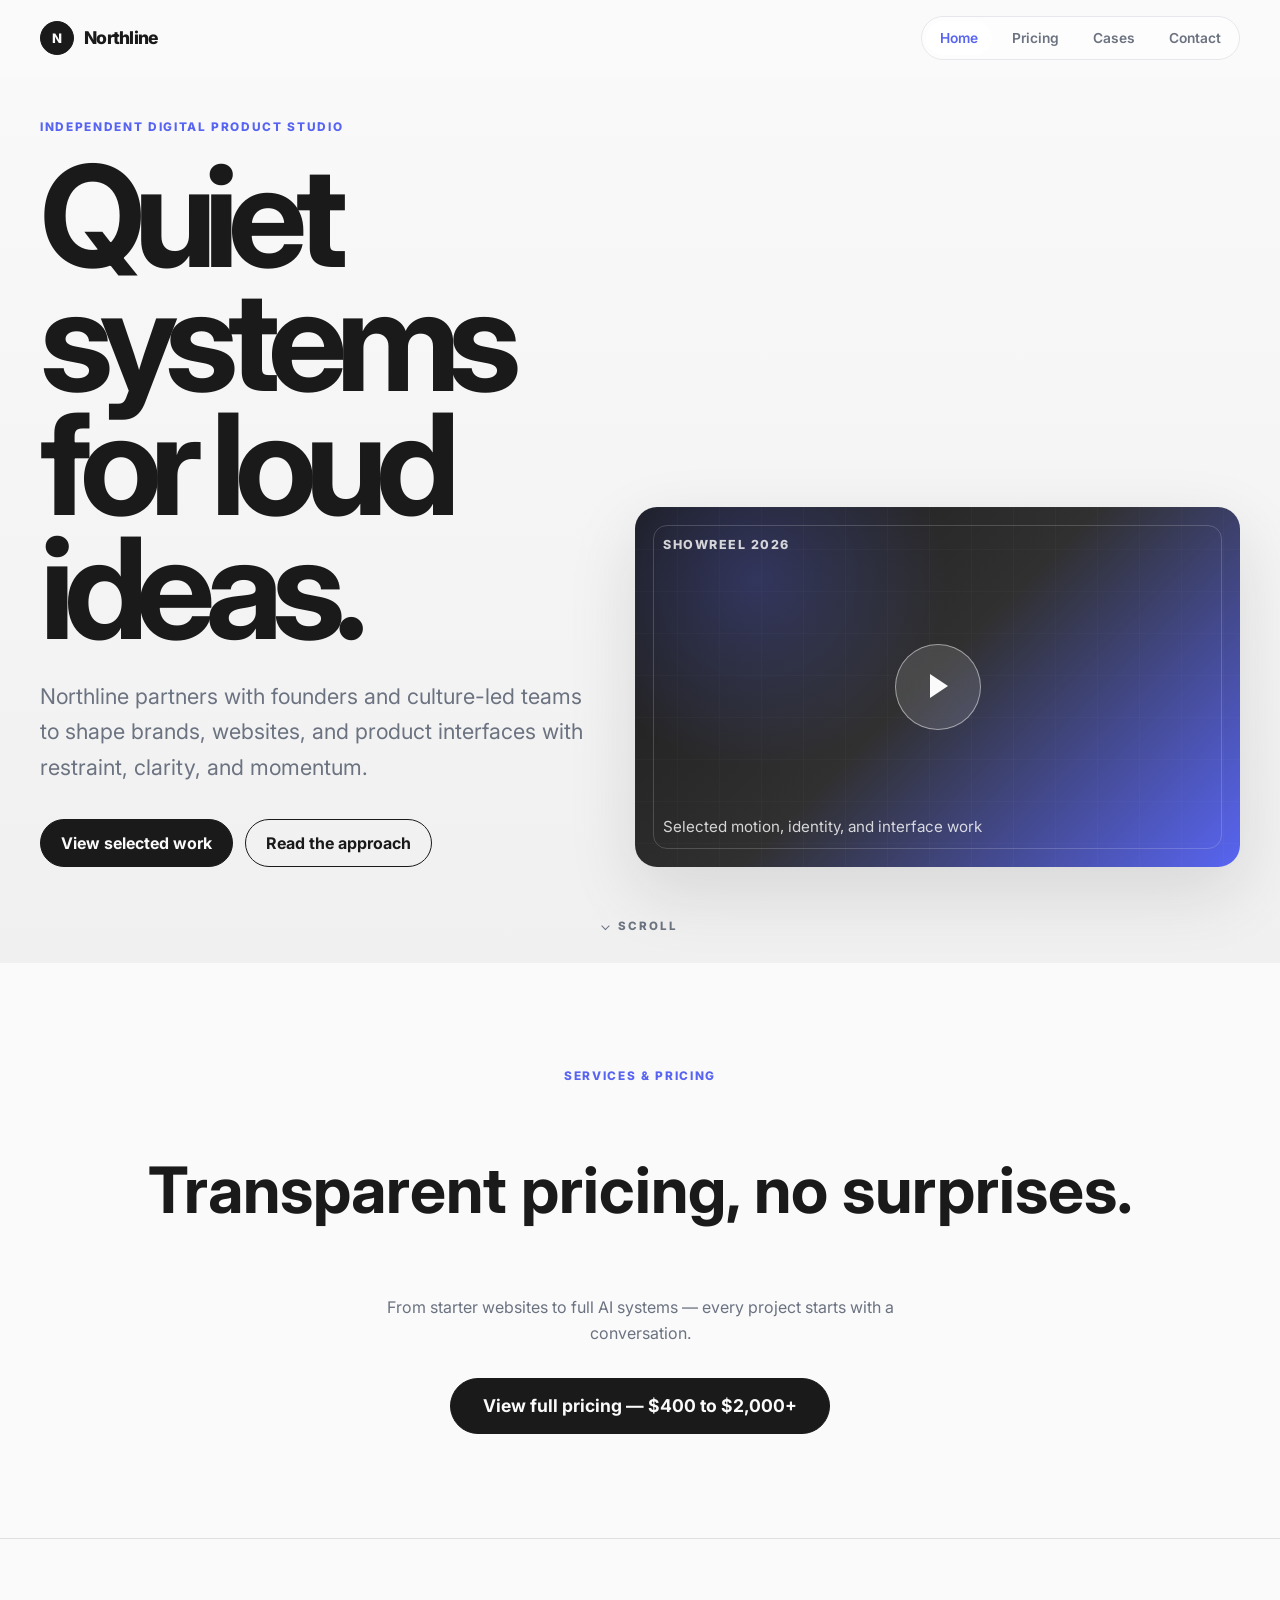
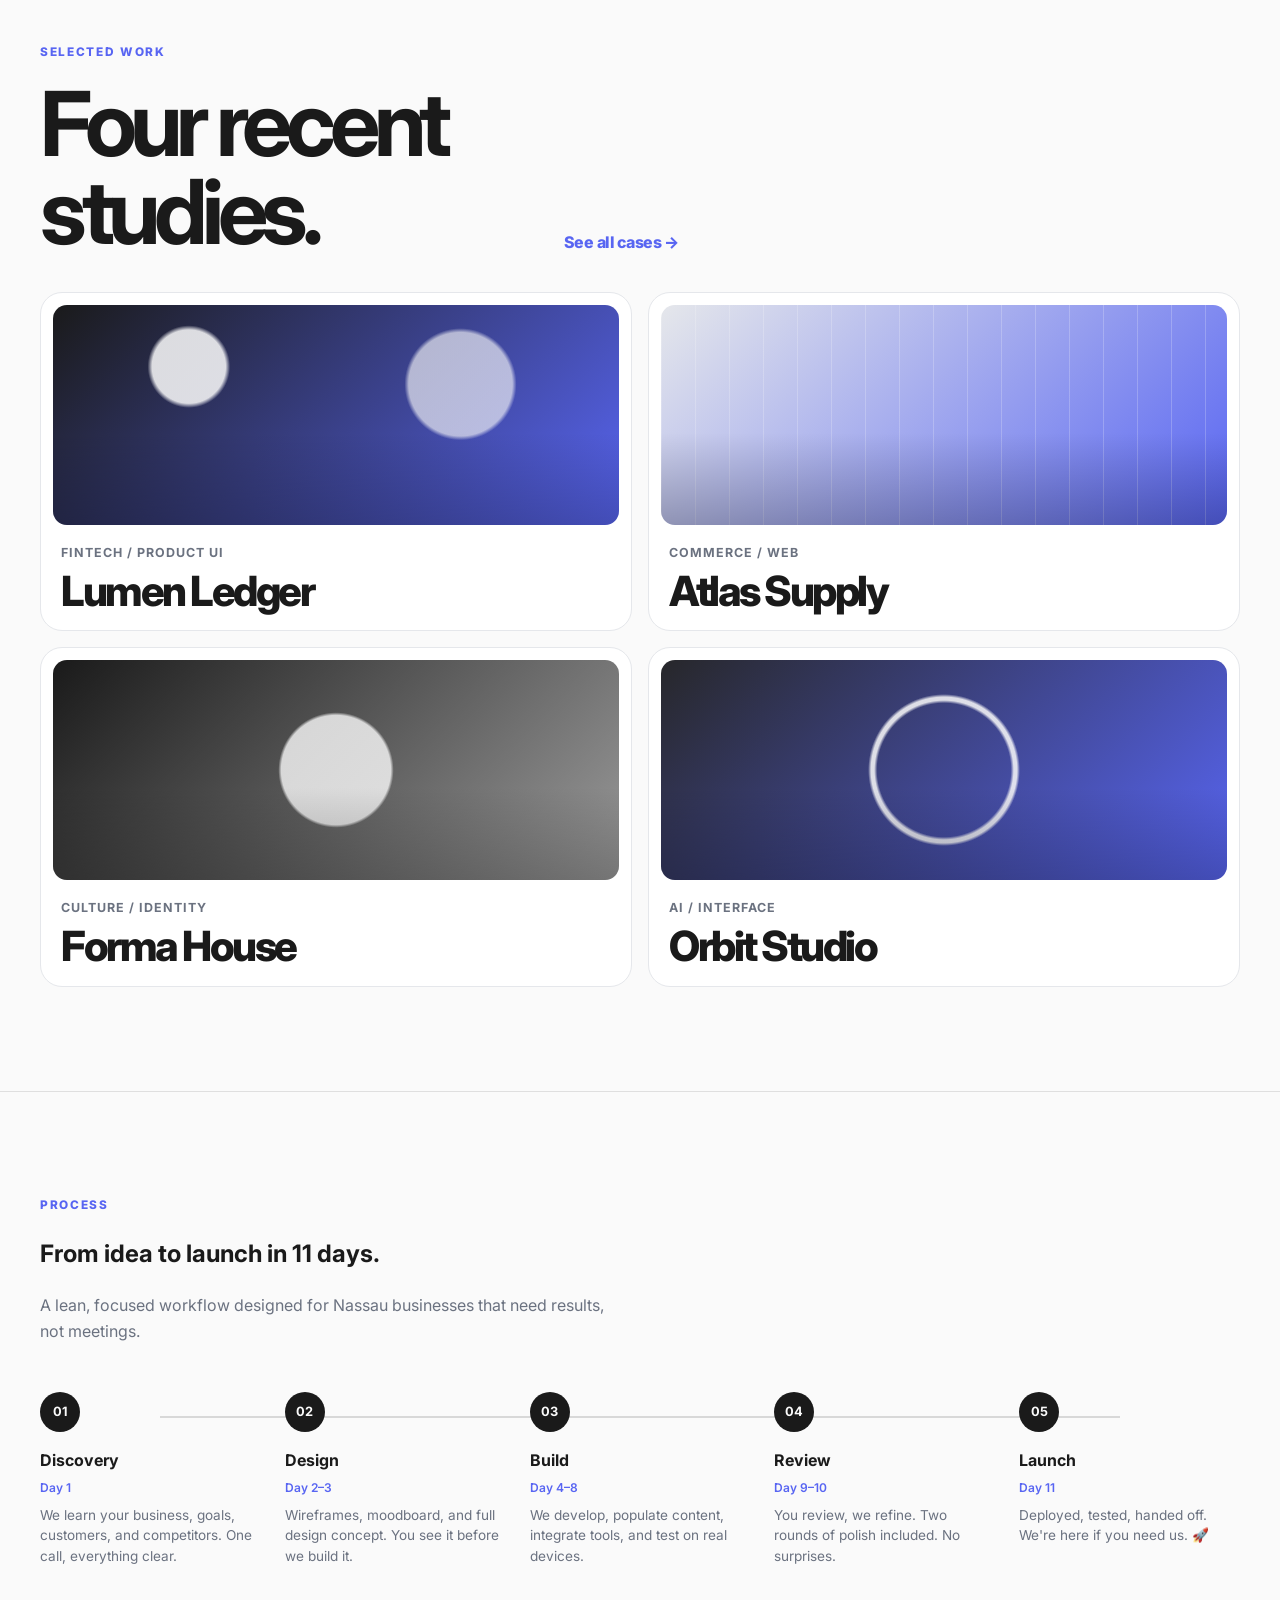
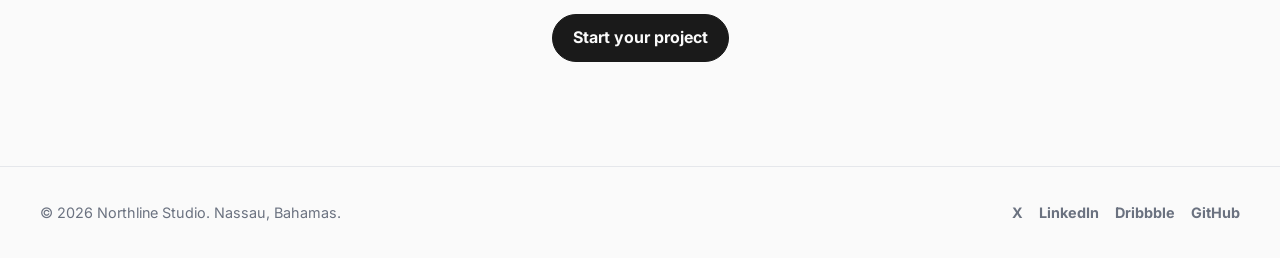
==== commit ac455656: "Pricing page + mobile hamburger + dividers fix" ====
--- a/index.html
+++ b/index.html
@@ -18,8 +18,12 @@
         <span>Northline</span>
       </a>
 
+      <button class="hamburger" data-hamburger aria-label="Toggle menu" aria-expanded="false">
+        <span></span><span></span><span></span>
+      </button>
       <nav class="nav" aria-label="Primary navigation">
         <a class="nav-link is-home" href="index.html">Home</a>
+        <a class="nav-link is-pricing" href="pricing/index.html">Pricing</a>
         <a class="nav-link is-cases" href="cases/index.html">Cases</a>
         <a class="nav-link is-contact" href="contact/index.html">Contact</a>
       </nav>
@@ -54,44 +58,15 @@
       </a>
     </section>
 
-    <section class="section services" id="services" aria-labelledby="services-title">
-      <div class="container">
-        <div class="section-heading reveal">
-          <p class="eyebrow">Services</p>
-          <h2 id="services-title">What we build.</h2>
-        </div>
-
-        <div class="services-grid">
-          <div class="service-card reveal">
-            <p class="eyebrow">01 / Websites</p>
-            <h3>Digital Presence</h3>
-            <p>Mobile-first, conversion-focused sites for Nassau businesses. Clean, fast, built to bring in customers.</p>
-            <div class="pricing-item"><span>Starter Site</span><span>$400</span></div>
-            <div class="pricing-item"><span>Business Site</span><span>$400&ndash;$1,000</span></div>
-            <div class="pricing-item"><span>Premium Site</span><span>$1,000&ndash;$2,000</span></div>
-            <div class="pricing-item"><span>Maintenance</span><span>$50&ndash;$200/mo</span></div>
-            <span class="note">3&ndash;10+ pages, mobile-first, contact forms, galleries, booking</span>
-          </div>
-
-          <div class="service-card reveal">
-            <p class="eyebrow">02 / AI &amp; Automation</p>
-            <h3>Smart Systems</h3>
-            <p>Chatbots, booking automation, and AI workflows that save you hours every day.</p>
-            <div class="pricing-item"><span>Smart Chatbots</span><span>$150&ndash;$500/mo</span></div>
-            <div class="pricing-item"><span>Workflow Automation</span><span>Custom</span></div>
-            <div class="pricing-item"><span>AI Content Systems</span><span>Custom</span></div>
-            <span class="note">AI support, booking, FAQs, content generation, SEO</span>
-          </div>
-
-          <div class="service-card reveal">
-            <p class="eyebrow">03 / SaaS &amp; Products</p>
-            <h3>Digital Tools</h3>
-            <p>Custom web apps, dashboards, and integrations built for your specific workflow.</p>
-            <div class="pricing-item"><span>Custom SaaS Build</span><span>Custom</span></div>
-            <div class="pricing-item"><span>Agent Dashboards</span><span>Custom</span></div>
-            <div class="pricing-item"><span>API Integrations</span><span>Custom</span></div>
-            <span class="note">Web apps, monitoring tools, admin panels, API connections</span>
-          </div>
+    <section class="section pricing-cta-section" id="pricing" aria-labelledby="pricing-title">
+      <div class="container" style="text-align: center;">
+        <p class="eyebrow reveal">Services &amp; Pricing</p>
+        <h2 id="pricing-title" class="reveal" style="font-size: clamp(2rem, 6vw, 4rem);">Transparent pricing, no surprises.</h2>
+        <p class="reveal" style="max-width: 600px; margin: 20px auto 32px; color: var(--muted);">
+          From starter websites to full AI systems &mdash; every project starts with a conversation.
+        </p>
+        <div class="reveal">
+          <a class="button button-primary" href="pricing/index.html" style="font-size: 1.1rem; min-height: 56px; padding: 0 32px;">View full pricing &mdash; $400 to $2,000+</a>
         </div>
       </div>
     </section>
--- a/css/style.css
+++ b/css/style.css
@@ -1090,3 +1090,165 @@
     top: 0;
   }
 }
+
+
+/* -- Hamburger mobile nav -- */
+.hamburger {
+  display: none;
+  flex-direction: column;
+  gap: 5px;
+  background: none;
+  border: none;
+  cursor: pointer;
+  padding: 8px;
+  z-index: 60;
+}
+.hamburger span {
+  display: block;
+  width: 24px;
+  height: 2px;
+  background: var(--text);
+  border-radius: 2px;
+  transition: transform 0.3s var(--ease), opacity 0.3s var(--ease);
+}
+.hamburger.is-open span:nth-child(1) { transform: rotate(45deg) translate(5px, 5px); }
+.hamburger.is-open span:nth-child(2) { opacity: 0; }
+.hamburger.is-open span:nth-child(3) { transform: rotate(-45deg) translate(5px, -5px); }
+
+@media (max-width: 640px) {
+  .hamburger { display: flex; }
+  .nav {
+    position: fixed;
+    top: var(--header-height);
+    left: 0;
+    right: 0;
+    flex-direction: column;
+    gap: 0;
+    padding: 8px;
+    border: none;
+    border-radius: 0;
+    background: var(--bg);
+    box-shadow: 0 20px 40px rgba(0,0,0,0.1);
+    transform: translateY(-100%);
+    opacity: 0;
+    pointer-events: none;
+    transition: transform 0.3s var(--ease), opacity 0.3s var(--ease);
+  }
+  .nav.is-open {
+    transform: translateY(0);
+    opacity: 1;
+    pointer-events: auto;
+  }
+  .nav-link {
+    min-height: 48px;
+    padding: 0 20px;
+    border-radius: 12px;
+    font-size: 1rem;
+  }
+}
+
+/* -- Thin section dividers (mobile fix) -- */
+.section + .section {
+  border-top: 1px solid rgba(26,26,26,0.12);
+}
+.page-hero + .section {
+  border-top: 1px solid rgba(26,26,26,0.12);
+}
+
+/* -- Pricing page -- */
+.pricing-category {
+  margin-bottom: 80px;
+}
+.pricing-category h2 {
+  font-size: clamp(1.8rem, 5vw, 3.2rem);
+  margin: 0 0 8px;
+  letter-spacing: -0.06em;
+}
+.pricing-desc {
+  color: var(--muted);
+  font-size: 1.05rem;
+  margin: 0 0 32px;
+  max-width: 600px;
+}
+.pricing-cards {
+  display: grid;
+  grid-template-columns: repeat(3, 1fr);
+  gap: 20px;
+}
+@media (max-width: 768px) {
+  .pricing-cards { grid-template-columns: 1fr; }
+}
+.pricing-card {
+  background: var(--white);
+  border: 1px solid var(--line);
+  border-radius: var(--radius);
+  padding: 28px;
+  display: flex;
+  flex-direction: column;
+  transition: transform 0.3s var(--ease), box-shadow 0.3s var(--ease);
+}
+.pricing-card:hover {
+  transform: translateY(-4px);
+  box-shadow: var(--shadow);
+}
+.pricing-card.featured {
+  border-color: var(--accent);
+  box-shadow: 0 0 0 1px var(--accent);
+}
+.pricing-card-header {
+  display: flex;
+  justify-content: space-between;
+  align-items: baseline;
+  margin-bottom: 16px;
+}
+.pricing-tier {
+  font-size: 0.82rem;
+  font-weight: 800;
+  letter-spacing: 0.1em;
+  text-transform: uppercase;
+  color: var(--accent);
+}
+.pricing-amount {
+  font-size: 1.4rem;
+  font-weight: 800;
+  letter-spacing: -0.04em;
+}
+.pricing-card p {
+  font-size: 0.9rem;
+  color: var(--muted);
+  line-height: 1.6;
+  margin: 0 0 20px;
+}
+.pricing-card ul {
+  list-style: none;
+  padding: 0;
+  margin: 0 0 24px;
+  flex: 1;
+}
+.pricing-card li {
+  padding: 8px 0;
+  border-bottom: 1px solid var(--line);
+  font-size: 0.85rem;
+  color: var(--text);
+}
+.pricing-card li:last-child {
+  border-bottom: none;
+}
+.pricing-card .button {
+  width: 100%;
+}
+.pricing-cta {
+  text-align: center;
+  padding: 60px 0;
+  border-top: 1px solid rgba(26,26,26,0.12);
+}
+.pricing-cta h2 {
+  font-size: clamp(1.8rem, 5vw, 3.2rem);
+  margin: 0 0 12px;
+}
+.pricing-cta p {
+  max-width: 500px;
+  margin: 0 auto 28px;
+  color: var(--muted);
+}
+
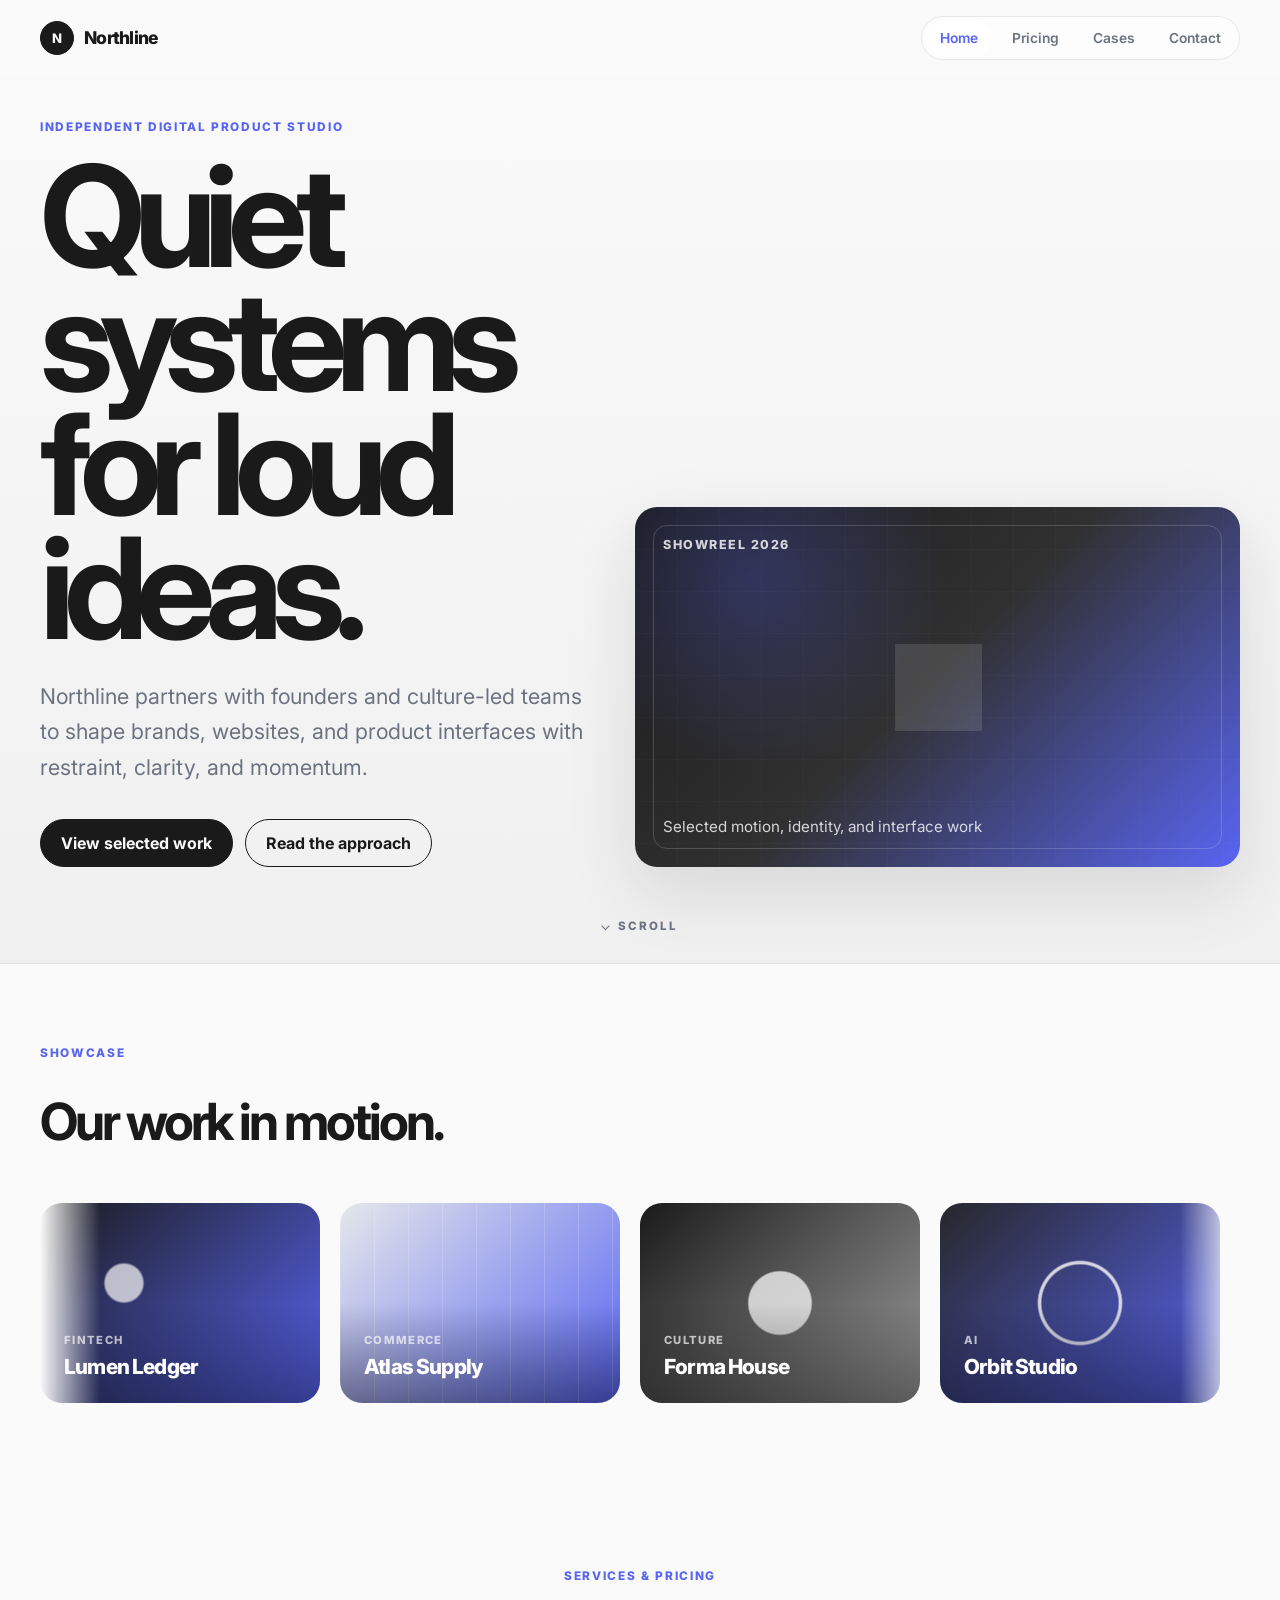
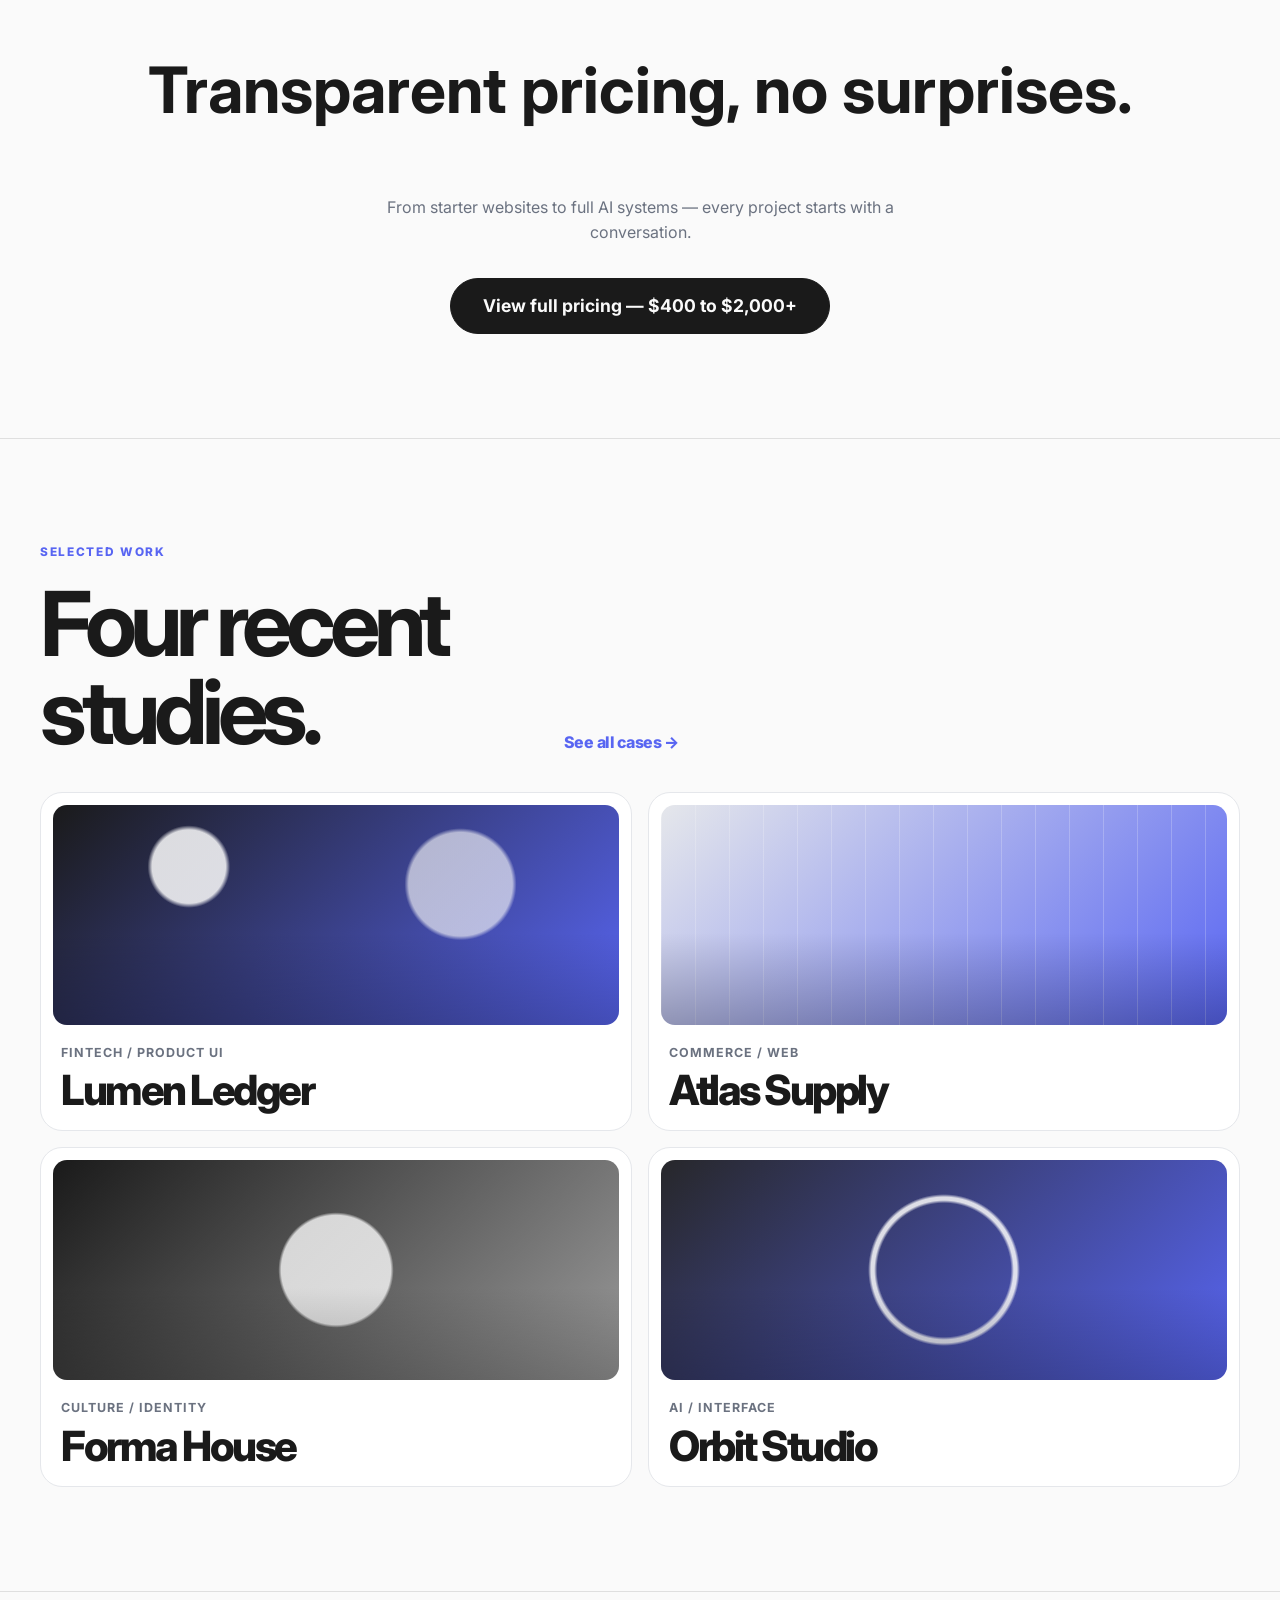
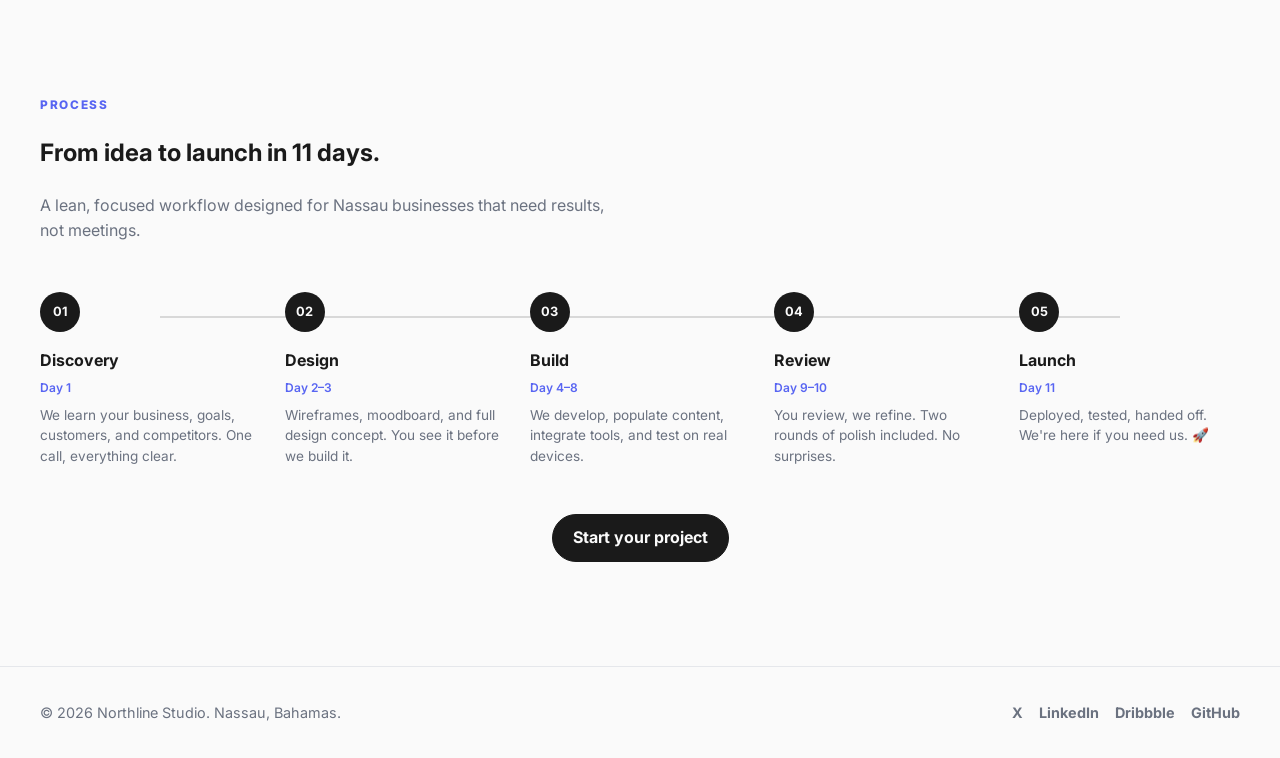
==== commit aab42799: "Showcase carousel - auto-scrolling below hero" ====
--- a/index.html
+++ b/index.html
@@ -58,6 +58,69 @@
       </a>
     </section>
 
+    <!-- ── Showcase Carousel ── -->
+    <section class="showcase" aria-labelledby="showcase-title">
+      <div class="container">
+        <div class="showcase-head reveal">
+          <p class="eyebrow">Showcase</p>
+          <h2 id="showcase-title">Our work in motion.</h2>
+        </div>
+        <div class="showcase-track-wrapper">
+          <div class="showcase-track" data-carousel>
+            <div class="showcase-card" style="background: radial-gradient(circle at 30% 40%, rgba(250,250,250,0.7) 0 8%, transparent 9%), linear-gradient(135deg, #1a1a1a, #5865f2);">
+              <span class="showcase-label">Fintech</span>
+              <span class="showcase-name">Lumen Ledger</span>
+            </div>
+            <div class="showcase-card" style="background: repeating-linear-gradient(90deg, rgba(250,250,250,0.18) 0 1px, transparent 1px 34px), linear-gradient(135deg, #e5e7eb, #5865f2);">
+              <span class="showcase-label">Commerce</span>
+              <span class="showcase-name">Atlas Supply</span>
+            </div>
+            <div class="showcase-card" style="background: radial-gradient(circle at 50% 50%, rgba(250,250,250,0.75) 0 18%, transparent 19%), linear-gradient(135deg, #1a1a1a, #9a9a9a);">
+              <span class="showcase-label">Culture</span>
+              <span class="showcase-name">Forma House</span>
+            </div>
+            <div class="showcase-card" style="background: radial-gradient(circle at 50% 50%, transparent 0 22%, rgba(250,250,250,0.8) 23% 24%, transparent 25%), linear-gradient(135deg, #27272a, #5865f2);">
+              <span class="showcase-label">AI</span>
+              <span class="showcase-name">Orbit Studio</span>
+            </div>
+            <div class="showcase-card" style="background: linear-gradient(90deg, transparent 49%, rgba(250,250,250,0.65) 50%, transparent 51%), linear-gradient(135deg, #1a1a1a, #d6d3d1);">
+              <span class="showcase-label">Hospitality</span>
+              <span class="showcase-name">Maru Rooms</span>
+            </div>
+            <div class="showcase-card" style="background: radial-gradient(circle at 25% 75%, rgba(250,250,250,0.78) 0 14%, transparent 15%), radial-gradient(circle at 75% 25%, rgba(250,250,250,0.5) 0 10%, transparent 11%), linear-gradient(135deg, #374151, #5865f2);">
+              <span class="showcase-label">Health</span>
+              <span class="showcase-name">Kin Health</span>
+            </div>
+            <div class="showcase-card" style="background: repeating-linear-gradient(0deg, rgba(250,250,250,0.2) 0 1px, transparent 1px 28px), linear-gradient(135deg, #1a1a1a, #6b7280);">
+              <span class="showcase-label">Editorial</span>
+              <span class="showcase-name">Sable Journal</span>
+            </div>
+            <div class="showcase-card" style="background: linear-gradient(45deg, transparent 45%, rgba(250,250,250,0.7) 46% 48%, transparent 49%), linear-gradient(135deg, #1f2937, #5865f2);">
+              <span class="showcase-label">Climate</span>
+              <span class="showcase-name">Field Signal</span>
+            </div>
+            <div class="showcase-card" style="background: radial-gradient(circle at 80% 20%, rgba(250,250,250,0.85) 0 7%, transparent 8%), linear-gradient(135deg, #111827, #5865f2);">
+              <span class="showcase-label">Mobility</span>
+              <span class="showcase-name">Northstar Fleet</span>
+            </div>
+            <!-- Duplicate for seamless loop -->
+            <div class="showcase-card" style="background: radial-gradient(circle at 30% 40%, rgba(250,250,250,0.7) 0 8%, transparent 9%), linear-gradient(135deg, #1a1a1a, #5865f2);">
+              <span class="showcase-label">Fintech</span>
+              <span class="showcase-name">Lumen Ledger</span>
+            </div>
+            <div class="showcase-card" style="background: repeating-linear-gradient(90deg, rgba(250,250,250,0.18) 0 1px, transparent 1px 34px), linear-gradient(135deg, #e5e7eb, #5865f2);">
+              <span class="showcase-label">Commerce</span>
+              <span class="showcase-name">Atlas Supply</span>
+            </div>
+            <div class="showcase-card" style="background: radial-gradient(circle at 50% 50%, rgba(250,250,250,0.75) 0 18%, transparent 19%), linear-gradient(135deg, #1a1a1a, #9a9a9a);">
+              <span class="showcase-label">Culture</span>
+              <span class="showcase-name">Forma House</span>
+            </div>
+          </div>
+        </div>
+      </div>
+    </section>
+
     <section class="section pricing-cta-section" id="pricing" aria-labelledby="pricing-title">
       <div class="container" style="text-align: center;">
         <p class="eyebrow reveal">Services &amp; Pricing</p>
--- a/css/style.css
+++ b/css/style.css
@@ -1252,3 +1252,94 @@
   color: var(--muted);
 }
 
+/* -- Showcase Carousel -- */
+.showcase {
+  padding: 80px 0 60px;
+  overflow: hidden;
+  border-top: 1px solid rgba(26,26,26,0.12);
+}
+.showcase-head {
+  margin-bottom: 40px;
+}
+.showcase-head h2 {
+  font-size: clamp(1.6rem, 5vw, 3.2rem);
+  margin: 0;
+  letter-spacing: -0.06em;
+}
+.showcase-track-wrapper {
+  overflow: hidden;
+  mask-image: linear-gradient(to right, transparent, black 5%, black 95%, transparent);
+  -webkit-mask-image: linear-gradient(to right, transparent, black 5%, black 95%, transparent);
+}
+.showcase-track {
+  display: flex;
+  gap: 20px;
+  width: max-content;
+  animation: carousel-scroll 40s linear infinite;
+}
+.showcase-track:hover {
+  animation-play-state: paused;
+}
+.showcase-card {
+  width: 280px;
+  min-height: 200px;
+  border-radius: var(--radius);
+  padding: 24px;
+  display: flex;
+  flex-direction: column;
+  justify-content: flex-end;
+  position: relative;
+  overflow: hidden;
+  flex-shrink: 0;
+  transition: transform 0.3s var(--ease);
+}
+.showcase-card:hover {
+  transform: translateY(-6px);
+}
+.showcase-card::after {
+  content: '';
+  position: absolute;
+  inset: 0;
+  background: linear-gradient(to top, rgba(0,0,0,0.4), transparent 50%);
+  pointer-events: none;
+}
+.showcase-label {
+  position: relative;
+  z-index: 1;
+  color: rgba(250,250,250,0.7);
+  font-size: 0.7rem;
+  font-weight: 800;
+  letter-spacing: 0.12em;
+  text-transform: uppercase;
+  margin-bottom: 6px;
+}
+.showcase-name {
+  position: relative;
+  z-index: 1;
+  color: var(--white);
+  font-size: 1.3rem;
+  font-weight: 800;
+  letter-spacing: -0.04em;
+  line-height: 1.1;
+}
+@keyframes carousel-scroll {
+  0% { transform: translateX(0); }
+  100% { transform: translateX(-50%); }
+}
+
+@media (max-width: 640px) {
+  .showcase {
+    padding: 60px 0 40px;
+  }
+  .showcase-card {
+    width: 200px;
+    min-height: 150px;
+    padding: 18px;
+  }
+  .showcase-name {
+    font-size: 1.1rem;
+  }
+  .showcase-track {
+    animation-duration: 25s;
+  }
+}
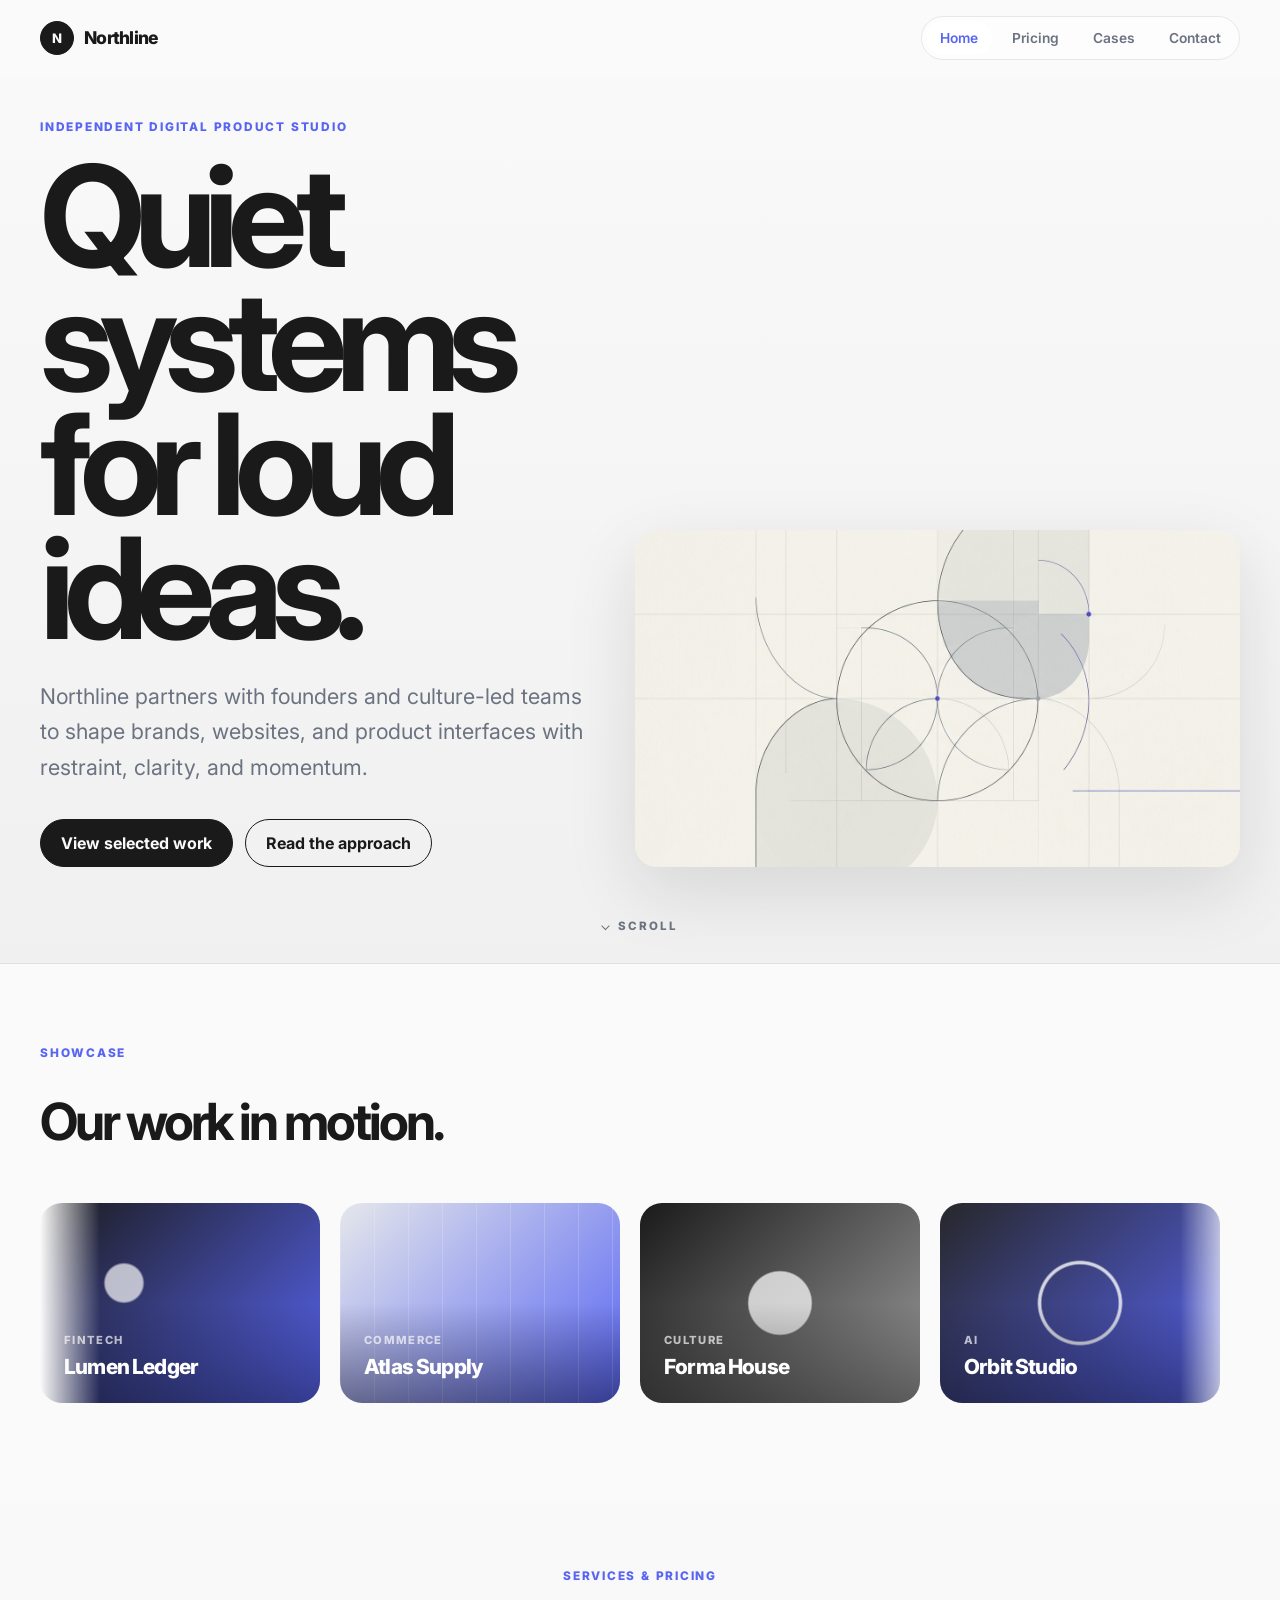
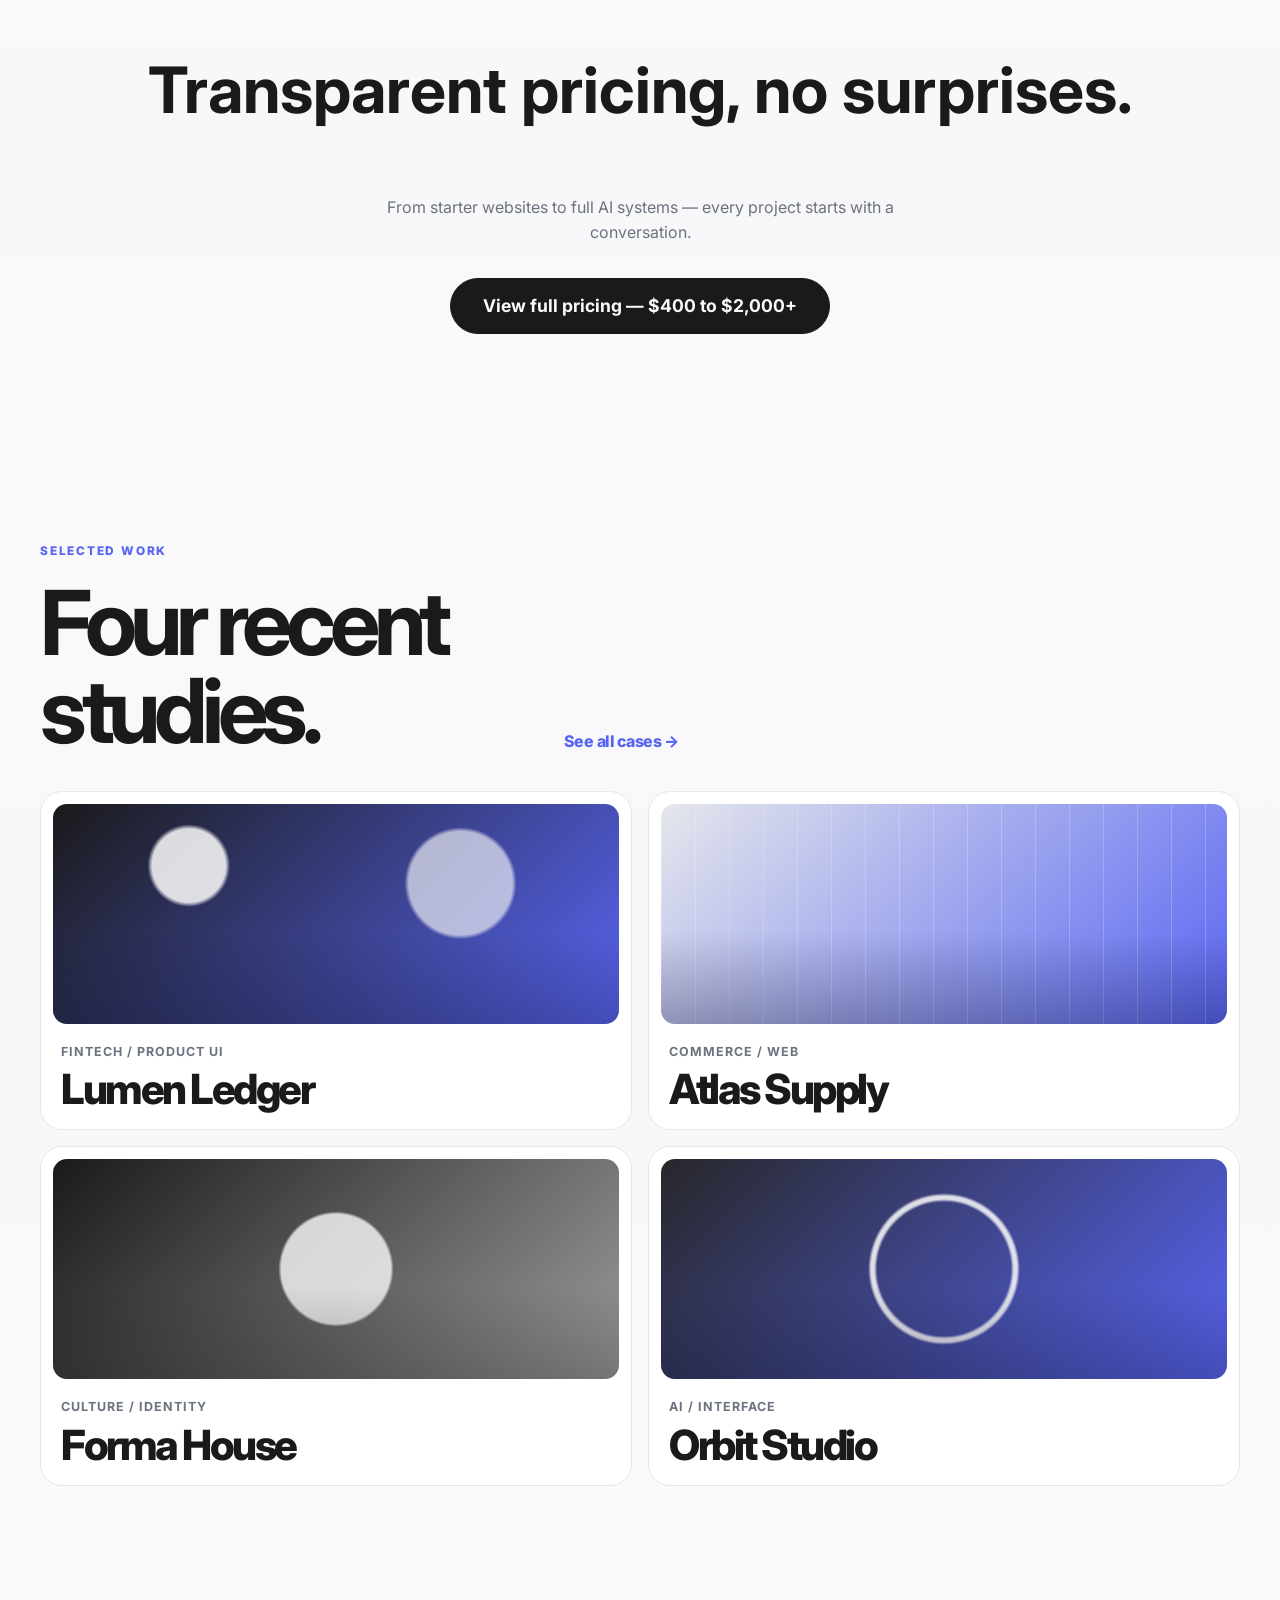
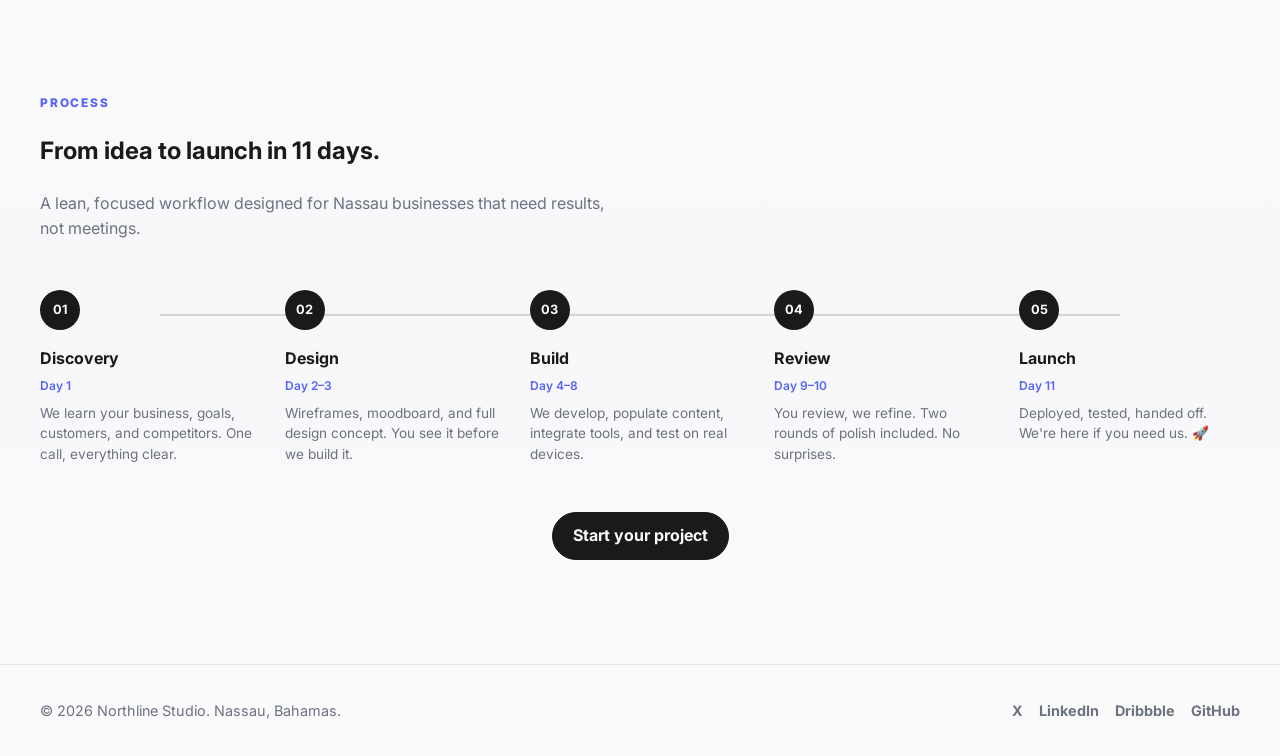
==== commit afcef086: "Replace showreel with generated hero visual" ====
--- a/index.html
+++ b/index.html
@@ -45,11 +45,9 @@
           </div>
         </div>
 
-        <a class="showreel reveal" href="#intro" aria-label="Showreel placeholder">
-          <span class="showreel__label">Showreel 2026</span>
-          <span class="play-button" aria-hidden="true"></span>
-          <span class="showreel__caption">Selected motion, identity, and interface work</span>
-        </a>
+        <div class="hero-visual reveal">
+          <img src="images/hero-visual.png" alt="Abstract geometric composition" />
+        </div>
       </div>
 
       <a class="scroll-cue" href="#intro" aria-label="Scroll to introduction">
--- a/css/style.css
+++ b/css/style.css
@@ -175,8 +175,9 @@
   color: var(--accent);
   font-size: 0.74rem;
   font-weight: 800;
-  letter-spacing: 0.14em;
+  letter-spacing: 0.15em;
   text-transform: uppercase;
+  text-shadow: 0 0 1px rgba(88, 101, 242, 0.12);
 }
 
 .hero h1,
@@ -259,6 +260,7 @@
     linear-gradient(135deg, #1a1a1a 0%, #303030 48%, #5865f2 100%);
   box-shadow: var(--shadow);
   isolation: isolate;
+  transition: transform 0.5s var(--ease), box-shadow 0.5s var(--ease);
 }
 
 .showreel::before {
@@ -332,9 +334,15 @@
 
 .showreel:hover .play-button,
 .showreel:focus-visible .play-button {
-  transform: scale(1.06);
-  background: rgba(250, 250, 250, 0.2);
+  transform: scale(1.08);
+  background: rgba(250, 250, 250, 0.28);
+  box-shadow: 0 0 50px rgba(250, 250, 250, 0.25);
   outline: none;
+}
+
+.showreel:hover {
+  box-shadow: 0 28px 80px rgba(26, 26, 26, 0.18), 0 0 60px rgba(88, 101, 242, 0.1);
+  transform: scale(1.008);
 }
 
 .scroll-cue {
@@ -368,6 +376,15 @@
 
 .section {
   padding: 104px 0;
+  position: relative;
+}
+
+.section::before {
+  content: '';
+  position: absolute;
+  inset: 0;
+  background: linear-gradient(180deg, transparent 0%, rgba(88, 101, 242, 0.018) 50%, transparent 100%);
+  pointer-events: none;
 }
 
 .split {
@@ -943,153 +960,145 @@
     transform: none;
   }
 }
-/* ── Thin section dividers ── */
-.section + .section {
-  border-top: 1px solid rgba(26,26,26,0.12);
-}
-.page-hero + .section {
-  border-top: 1px solid rgba(26,26,26,0.12);
-}
-
-/* ── Hero enhancement ── */
-.hero {
-  background: linear-gradient(180deg, #fafafa 0%, #f0f0f0 100%);
-}
-
-/* ── Services Grid ── */
-.services-grid {
-  display: grid;
-  grid-template-columns: repeat(3, 1fr);
-  gap: 2rem;
-  margin-top: 3rem;
-}
-@media (max-width: 768px) {
-  .services-grid {
-    grid-template-columns: 1fr;
-  }
-}
-.service-card {
-  background: var(--white);
-  border: 1px solid var(--line);
-  border-radius: var(--radius);
-  padding: 2rem;
-  transition: box-shadow 0.3s var(--ease), transform 0.3s var(--ease);
-}
-.service-card:hover {
-  box-shadow: var(--shadow);
-  transform: translateY(-2px);
-}
-.service-card .eyebrow {
-  color: var(--accent);
-  margin-bottom: 0.5rem;
-}
-.service-card h3 {
-  font-size: 1.25rem;
-  margin: 0 0 1rem;
-}
-.service-card p {
-  font-size: 0.9rem;
-  line-height: 1.6;
-  color: var(--muted);
-  margin: 0 0 1.25rem;
-}
-.pricing-item {
-  display: flex;
-  justify-content: space-between;
-  align-items: center;
-  padding: 0.5rem 0;
-  border-bottom: 1px solid var(--line);
-  font-size: 0.85rem;
-}
-.pricing-item:last-child {
-  border-bottom: none;
-}
-.pricing-item span:last-child {
-  font-weight: 600;
-  color: var(--text);
-}
-.service-card .note {
-  display: block;
-  font-size: 0.8rem;
-  color: var(--muted);
-  font-style: italic;
-  margin-top: 0.75rem;
-}
-
-/* ── Process Timeline ── */
-.timeline {
-  display: grid;
-  grid-template-columns: repeat(5, 1fr);
-  gap: 1.5rem;
-  position: relative;
-  margin-top: 3rem;
-}
-.timeline::before {
-  content: '';
-  position: absolute;
-  top: 1.5rem;
-  left: 10%;
-  right: 10%;
-  height: 2px;
-  background: var(--text);
-  opacity: 0.15;
-}
-.timeline-step {
-  position: relative;
-  padding-top: 3.5rem;
-}
-.timeline-step::before {
-  content: attr(data-step);
-  position: absolute;
-  top: 0;
-  left: 0;
-  width: 2.5rem;
-  height: 2.5rem;
-  border-radius: 50%;
-  background: var(--text);
-  color: var(--bg);
-  display: flex;
-  align-items: center;
-  justify-content: center;
-  font-size: 0.8rem;
-  font-weight: 700;
-}
-.timeline-step h3 {
-  font-size: 1rem;
-  margin: 0 0 0.25rem;
-}
-.timeline-step .step-days {
-  font-size: 0.75rem;
-  color: var(--accent);
-  font-weight: 600;
-  display: block;
-  margin-bottom: 0.5rem;
-}
-.timeline-step p {
-  font-size: 0.85rem;
-  color: var(--muted);
-  line-height: 1.5;
-  margin: 0;
-}
-@media (max-width: 768px) {
-  .timeline {
-    grid-template-columns: 1fr;
-    gap: 0;
-  }
-  .timeline::before {
-    left: 1.25rem;
-    right: auto;
-    width: 2px;
-    height: 85%;
-  }
-  .timeline-step {
-    padding: 0 0 2rem 4rem;
-  }
-  .timeline-step::before {
-    left: 0;
-    top: 0;
-  }
-}
+/* -- Hero enhancement -- */
+.hero {
+  background: linear-gradient(180deg, #fafafa 0%, #f0f0f0 100%);
+}
+
+/* ── Services Grid ── */
+.services-grid {
+  display: grid;
+  grid-template-columns: repeat(3, 1fr);
+  gap: 2rem;
+  margin-top: 3rem;
+}
+@media (max-width: 768px) {
+  .services-grid {
+    grid-template-columns: 1fr;
+  }
+}
+.service-card {
+  background: var(--white);
+  border: 1px solid var(--line);
+  border-radius: var(--radius);
+  padding: 2rem;
+  transition: box-shadow 0.3s var(--ease), transform 0.3s var(--ease);
+}
+.service-card:hover {
+  box-shadow: var(--shadow);
+  transform: translateY(-2px);
+}
+.service-card .eyebrow {
+  color: var(--accent);
+  margin-bottom: 0.5rem;
+}
+.service-card h3 {
+  font-size: 1.25rem;
+  margin: 0 0 1rem;
+}
+.service-card p {
+  font-size: 0.9rem;
+  line-height: 1.6;
+  color: var(--muted);
+  margin: 0 0 1.25rem;
+}
+.pricing-item {
+  display: flex;
+  justify-content: space-between;
+  align-items: center;
+  padding: 0.5rem 0;
+  border-bottom: 1px solid var(--line);
+  font-size: 0.85rem;
+}
+.pricing-item:last-child {
+  border-bottom: none;
+}
+.pricing-item span:last-child {
+  font-weight: 600;
+  color: var(--text);
+}
+.service-card .note {
+  display: block;
+  font-size: 0.8rem;
+  color: var(--muted);
+  font-style: italic;
+  margin-top: 0.75rem;
+}
+
+/* ── Process Timeline ── */
+.timeline {
+  display: grid;
+  grid-template-columns: repeat(5, 1fr);
+  gap: 1.5rem;
+  position: relative;
+  margin-top: 3rem;
+}
+.timeline::before {
+  content: '';
+  position: absolute;
+  top: 1.5rem;
+  left: 10%;
+  right: 10%;
+  height: 2px;
+  background: var(--text);
+  opacity: 0.15;
+}
+.timeline-step {
+  position: relative;
+  padding-top: 3.5rem;
+}
+.timeline-step::before {
+  content: attr(data-step);
+  position: absolute;
+  top: 0;
+  left: 0;
+  width: 2.5rem;
+  height: 2.5rem;
+  border-radius: 50%;
+  background: var(--text);
+  color: var(--bg);
+  display: flex;
+  align-items: center;
+  justify-content: center;
+  font-size: 0.8rem;
+  font-weight: 700;
+}
+.timeline-step h3 {
+  font-size: 1rem;
+  margin: 0 0 0.25rem;
+}
+.timeline-step .step-days {
+  font-size: 0.75rem;
+  color: var(--accent);
+  font-weight: 600;
+  display: block;
+  margin-bottom: 0.5rem;
+}
+.timeline-step p {
+  font-size: 0.85rem;
+  color: var(--muted);
+  line-height: 1.5;
+  margin: 0;
+}
+@media (max-width: 768px) {
+  .timeline {
+    grid-template-columns: 1fr;
+    gap: 0;
+  }
+  .timeline::before {
+    left: 1.25rem;
+    right: auto;
+    width: 2px;
+    height: 85%;
+  }
+  .timeline-step {
+    padding: 0 0 2rem 4rem;
+  }
+  .timeline-step::before {
+    left: 0;
+    top: 0;
+  }
+}
 
 
 /* -- Hamburger mobile nav -- */
@@ -1147,14 +1156,6 @@
   }
 }
 
-/* -- Thin section dividers (mobile fix) -- */
-.section + .section {
-  border-top: 1px solid rgba(26,26,26,0.12);
-}
-.page-hero + .section {
-  border-top: 1px solid rgba(26,26,26,0.12);
-}
-
 /* -- Pricing page -- */
 .pricing-category {
   margin-bottom: 80px;
@@ -1251,95 +1252,119 @@
   margin: 0 auto 28px;
   color: var(--muted);
 }
+
+/* -- Showcase Carousel -- */
+.showcase {
+  padding: 80px 0 60px;
+  overflow: hidden;
+  border-top: 1px solid rgba(26,26,26,0.12);
+}
+.showcase-head {
+  margin-bottom: 40px;
+}
+.showcase-head h2 {
+  font-size: clamp(1.6rem, 5vw, 3.2rem);
+  margin: 0;
+  letter-spacing: -0.06em;
+}
+.showcase-track-wrapper {
+  overflow: hidden;
+  mask-image: linear-gradient(to right, transparent, black 5%, black 95%, transparent);
+  -webkit-mask-image: linear-gradient(to right, transparent, black 5%, black 95%, transparent);
+}
+.showcase-track {
+  display: flex;
+  gap: 20px;
+  width: max-content;
+  animation: carousel-scroll 40s linear infinite;
+}
+.showcase-track:hover {
+  animation-play-state: paused;
+}
+.showcase-card {
+  width: 280px;
+  min-height: 200px;
+  border-radius: var(--radius);
+  padding: 24px;
+  display: flex;
+  flex-direction: column;
+  justify-content: flex-end;
+  position: relative;
+  overflow: hidden;
+  flex-shrink: 0;
+  transition: transform 0.3s var(--ease);
+}
+.showcase-card:hover {
+  transform: translateY(-6px);
+}
+.showcase-card::after {
+  content: '';
+  position: absolute;
+  inset: 0;
+  background: linear-gradient(to top, rgba(0,0,0,0.4), transparent 50%);
+  pointer-events: none;
+}
+.showcase-label {
+  position: relative;
+  z-index: 1;
+  color: rgba(250,250,250,0.7);
+  font-size: 0.7rem;
+  font-weight: 800;
+  letter-spacing: 0.12em;
+  text-transform: uppercase;
+  margin-bottom: 6px;
+}
+.showcase-name {
+  position: relative;
+  z-index: 1;
+  color: var(--white);
+  font-size: 1.3rem;
+  font-weight: 800;
+  letter-spacing: -0.04em;
+  line-height: 1.1;
+}
+@keyframes carousel-scroll {
+  0% { transform: translateX(0); }
+  100% { transform: translateX(-50%); }
+}
+
+@media (max-width: 640px) {
+  .showcase {
+    padding: 60px 0 40px;
+  }
+  .showcase-card {
+    width: 200px;
+    min-height: 150px;
+    padding: 18px;
+  }
+  .showcase-name {
+    font-size: 1.1rem;
+  }
+  .showcase-track {
+    animation-duration: 25s;
+  }
+}
+
+
+/* -- Hero visual image -- */
+.hero-visual {
+  border-radius: var(--radius);
+  overflow: hidden;
+  box-shadow: var(--shadow);
+  background: var(--soft);
+}
+.hero-visual img {
+  display: block;
+  width: 100%;
+  height: auto;
+  min-height: 300px;
+  object-fit: cover;
+}
+@media (max-width: 767px) {
+  .hero-visual { min-height: 280px; }
+  .hero-visual img {
+    min-height: 280px;
+    object-fit: cover;
+  }
+}
 
-/* -- Showcase Carousel -- */
-.showcase {
-  padding: 80px 0 60px;
-  overflow: hidden;
-  border-top: 1px solid rgba(26,26,26,0.12);
-}
-.showcase-head {
-  margin-bottom: 40px;
-}
-.showcase-head h2 {
-  font-size: clamp(1.6rem, 5vw, 3.2rem);
-  margin: 0;
-  letter-spacing: -0.06em;
-}
-.showcase-track-wrapper {
-  overflow: hidden;
-  mask-image: linear-gradient(to right, transparent, black 5%, black 95%, transparent);
-  -webkit-mask-image: linear-gradient(to right, transparent, black 5%, black 95%, transparent);
-}
-.showcase-track {
-  display: flex;
-  gap: 20px;
-  width: max-content;
-  animation: carousel-scroll 40s linear infinite;
-}
-.showcase-track:hover {
-  animation-play-state: paused;
-}
-.showcase-card {
-  width: 280px;
-  min-height: 200px;
-  border-radius: var(--radius);
-  padding: 24px;
-  display: flex;
-  flex-direction: column;
-  justify-content: flex-end;
-  position: relative;
-  overflow: hidden;
-  flex-shrink: 0;
-  transition: transform 0.3s var(--ease);
-}
-.showcase-card:hover {
-  transform: translateY(-6px);
-}
-.showcase-card::after {
-  content: '';
-  position: absolute;
-  inset: 0;
-  background: linear-gradient(to top, rgba(0,0,0,0.4), transparent 50%);
-  pointer-events: none;
-}
-.showcase-label {
-  position: relative;
-  z-index: 1;
-  color: rgba(250,250,250,0.7);
-  font-size: 0.7rem;
-  font-weight: 800;
-  letter-spacing: 0.12em;
-  text-transform: uppercase;
-  margin-bottom: 6px;
-}
-.showcase-name {
-  position: relative;
-  z-index: 1;
-  color: var(--white);
-  font-size: 1.3rem;
-  font-weight: 800;
-  letter-spacing: -0.04em;
-  line-height: 1.1;
-}
-@keyframes carousel-scroll {
-  0% { transform: translateX(0); }
-  100% { transform: translateX(-50%); }
-}
-
-@media (max-width: 640px) {
-  .showcase {
-    padding: 60px 0 40px;
-  }
-  .showcase-card {
-    width: 200px;
-    min-height: 150px;
-    padding: 18px;
-  }
-  .showcase-name {
-    font-size: 1.1rem;
-  }
-  .showcase-track {
-    animation-duration: 25s;
-  }
-}
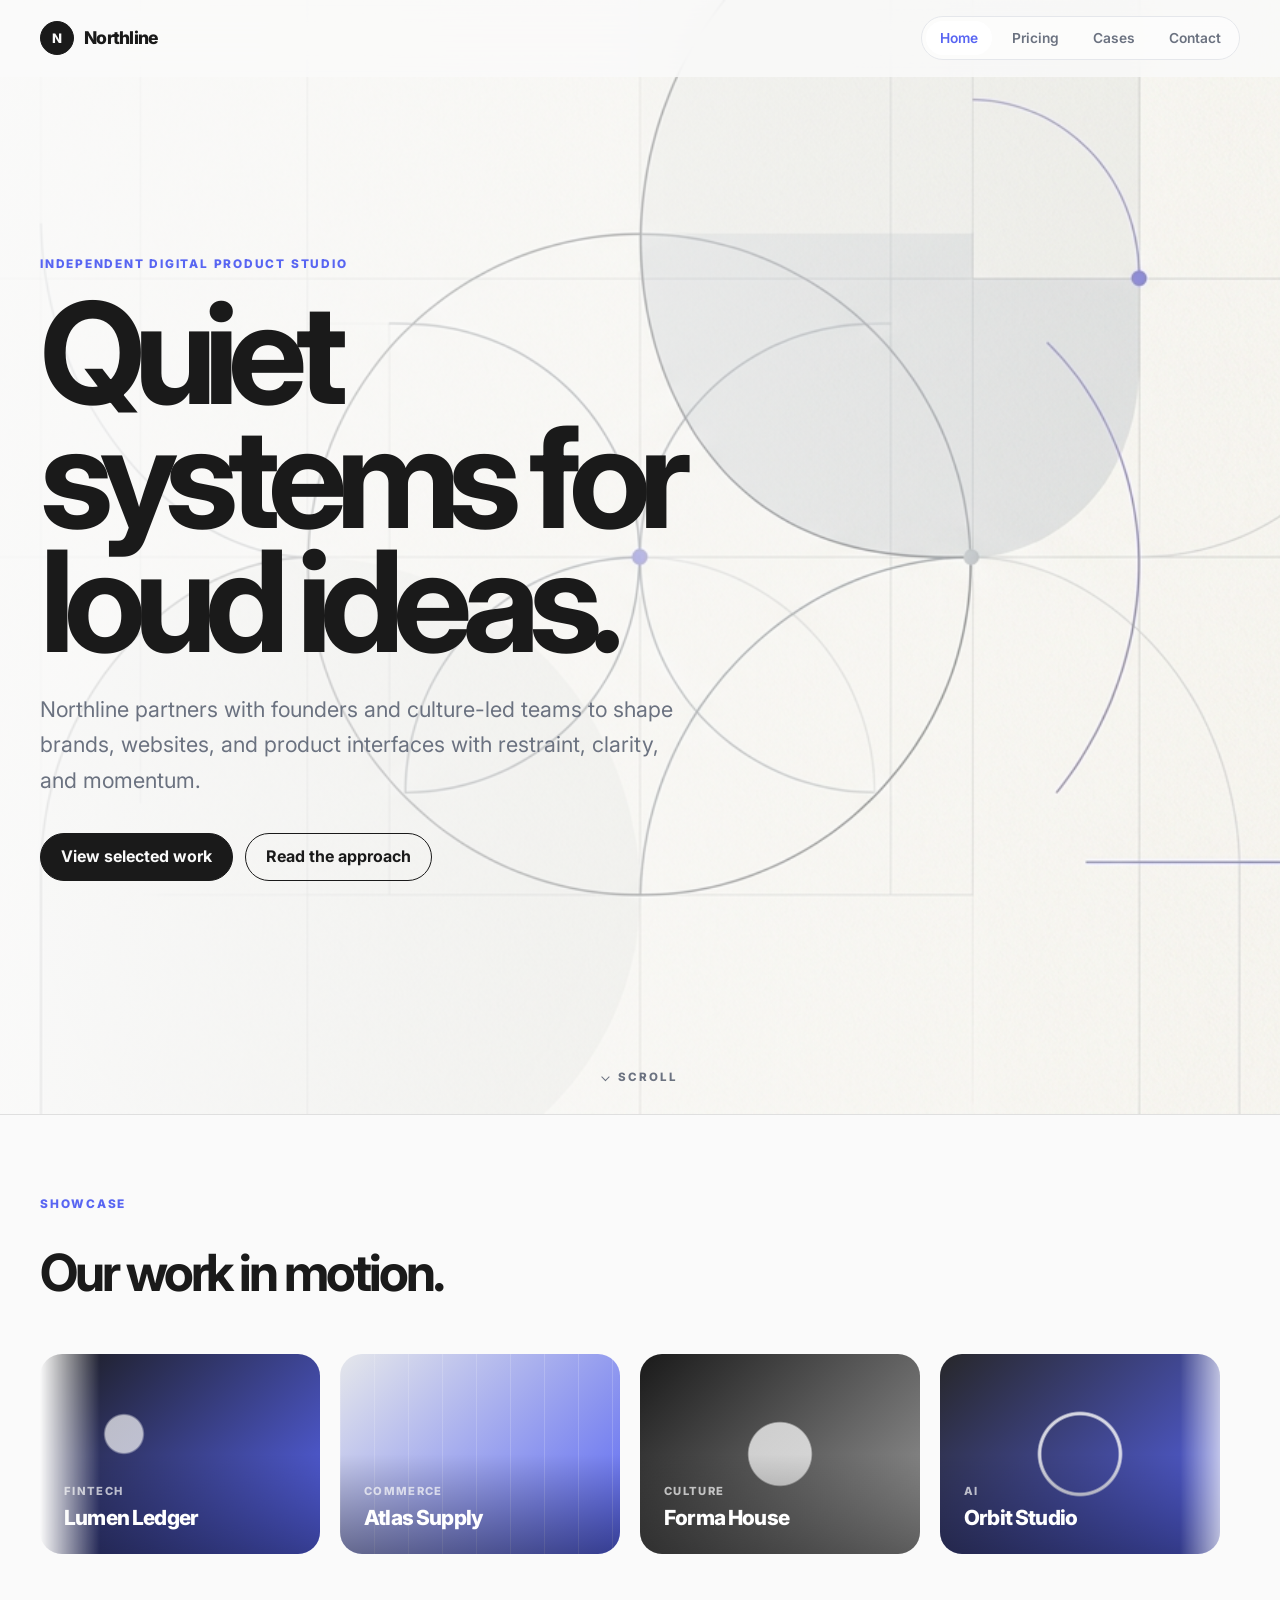
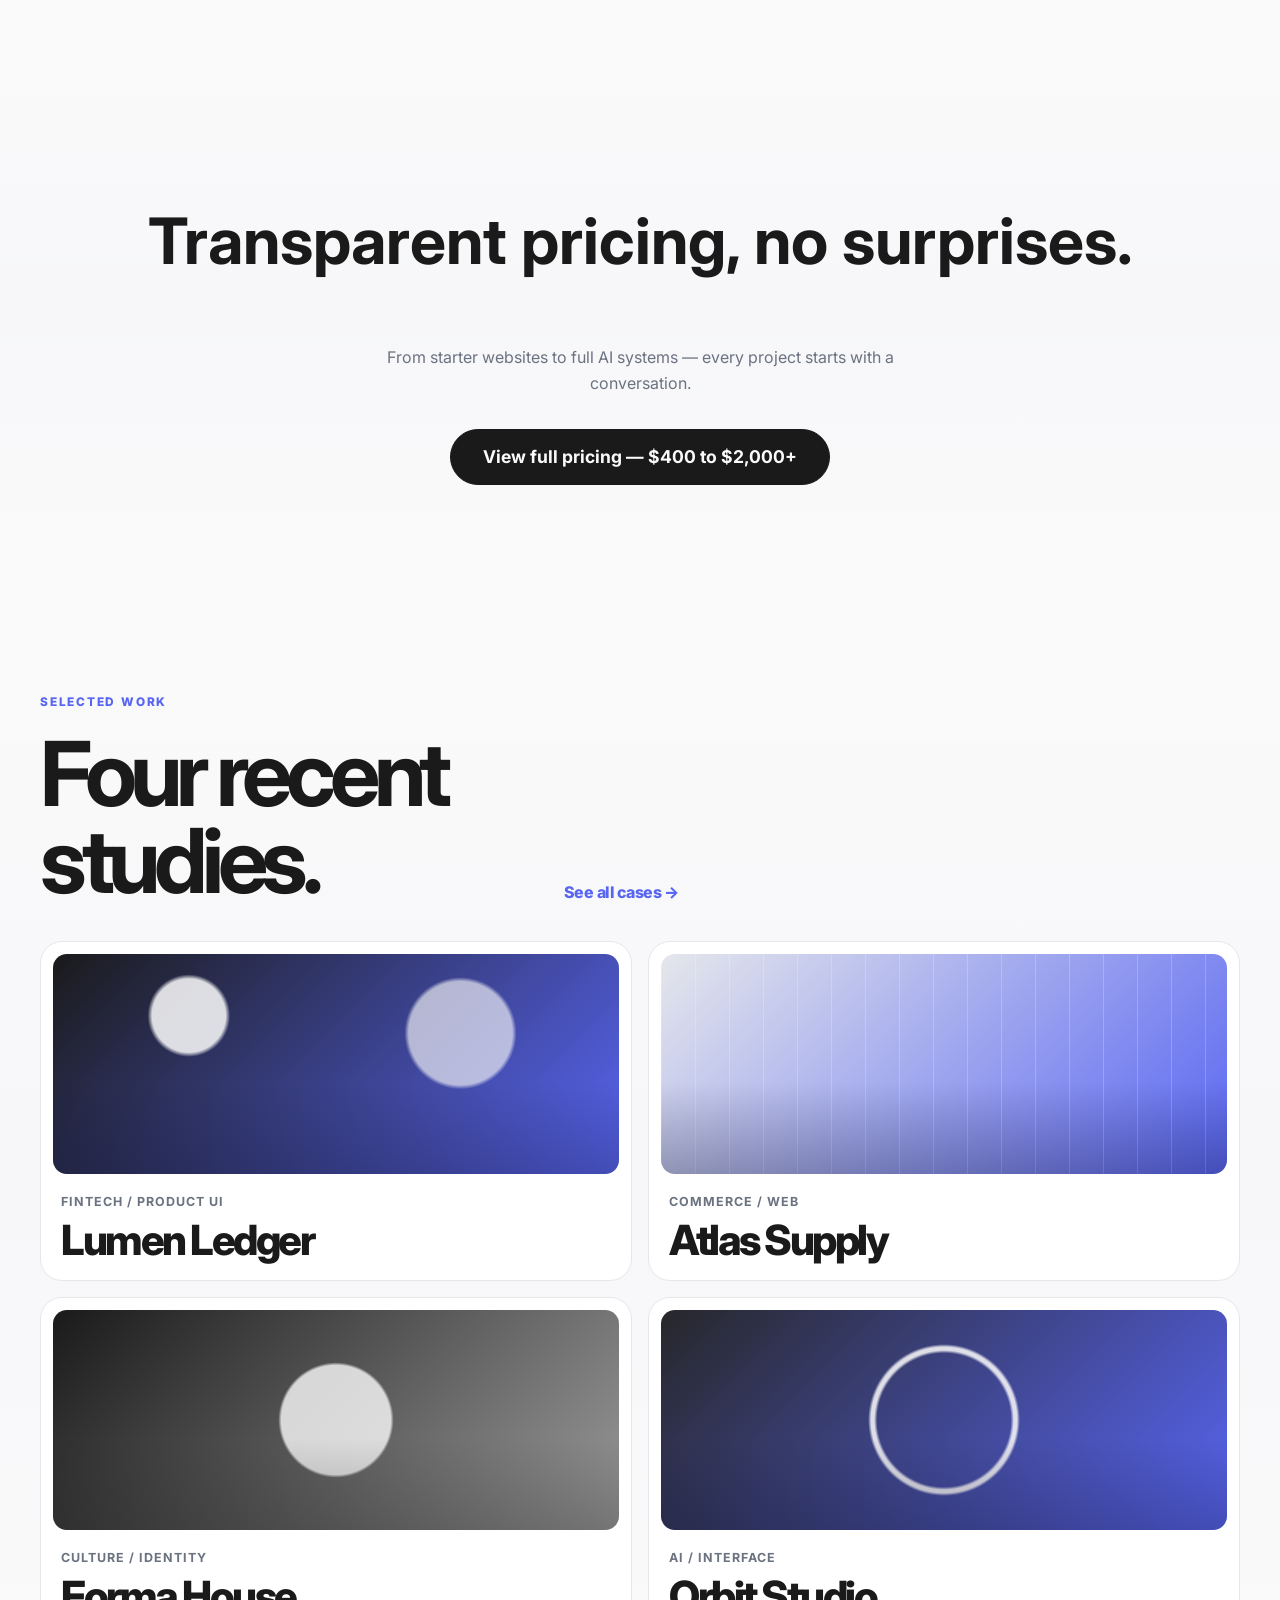
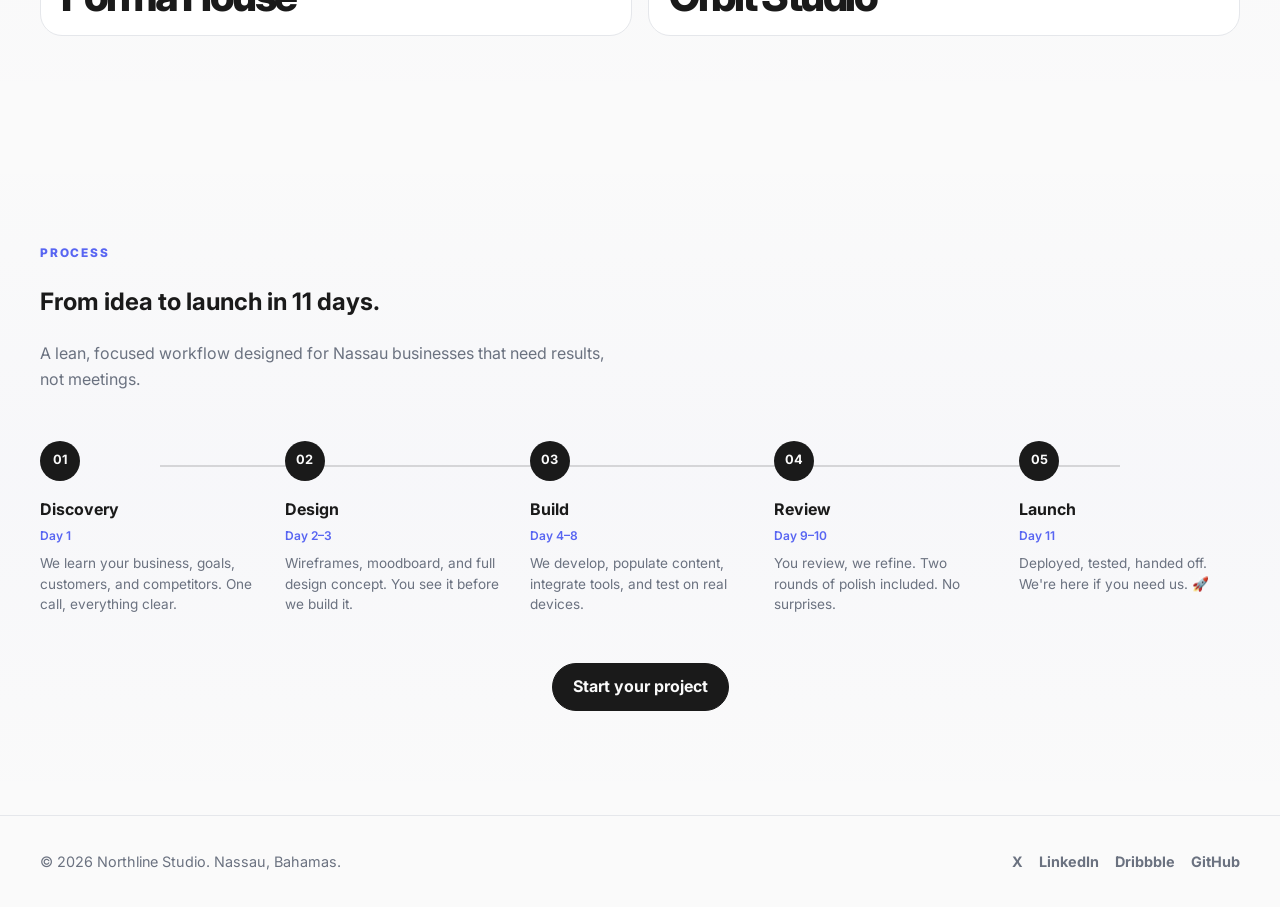
==== commit 0c72e61f: "Hero background image + lumen project image" ====
--- a/index.html
+++ b/index.html
@@ -31,8 +31,9 @@
   </header>
 
   <main>
-    <section class="hero" aria-labelledby="hero-title">
-      <div class="container hero-grid">
+    <section class="hero hero-bg" aria-labelledby="hero-title">
+      <div class="hero-overlay"></div>
+      <div class="container hero-content">
         <div class="hero-copy reveal">
           <p class="eyebrow">Independent digital product studio</p>
           <h1 id="hero-title">Quiet systems for loud ideas.</h1>
@@ -43,10 +44,6 @@
             <a class="button button-primary" href="cases/index.html">View selected work</a>
             <a class="button button-secondary" href="#intro">Read the approach</a>
           </div>
-        </div>
-
-        <div class="hero-visual reveal">
-          <img src="images/hero-visual.png" alt="Abstract geometric composition" />
         </div>
       </div>
 
--- a/css/style.css
+++ b/css/style.css
@@ -160,10 +160,12 @@
   align-items: center;
 }
 
-.hero-grid {
-  display: grid;
-  gap: 48px;
-  align-items: end;
+.hero-content {
+  display: flex;
+  align-items: center;
+  min-height: 100svh;
+  position: relative;
+  z-index: 1;
 }
 
 .hero-copy {
@@ -920,9 +922,7 @@
 }
 
 @media (min-width: 768px) {
-  .hero-grid {
-    grid-template-columns: minmax(0, 0.95fr) minmax(360px, 1.05fr);
-  }
+
 
   .split,
   .section-heading,
@@ -960,9 +960,18 @@
     transform: none;
   }
 }
-/* -- Hero enhancement -- */
-.hero {
-  background: linear-gradient(180deg, #fafafa 0%, #f0f0f0 100%);
+/* -- Hero background image -- */
+.hero-bg {
+  background-image: url('../images/hero-visual.png');
+  background-size: cover;
+  background-position: center;
+  position: relative;
+}
+.hero-overlay {
+  position: absolute;
+  inset: 0;
+  background: linear-gradient(90deg, rgba(250,250,250,0.92) 0%, rgba(250,250,250,0.6) 50%, rgba(250,250,250,0.3) 100%);
+  pointer-events: none;
 }
 
 /* ── Services Grid ── */
@@ -1346,25 +1355,5 @@
 }
 
 
-/* -- Hero visual image -- */
-.hero-visual {
-  border-radius: var(--radius);
-  overflow: hidden;
-  box-shadow: var(--shadow);
-  background: var(--soft);
-}
-.hero-visual img {
-  display: block;
-  width: 100%;
-  height: auto;
-  min-height: 300px;
-  object-fit: cover;
-}
-@media (max-width: 767px) {
-  .hero-visual { min-height: 280px; }
-  .hero-visual img {
-    min-height: 280px;
-    object-fit: cover;
-  }
-}
-
+
+
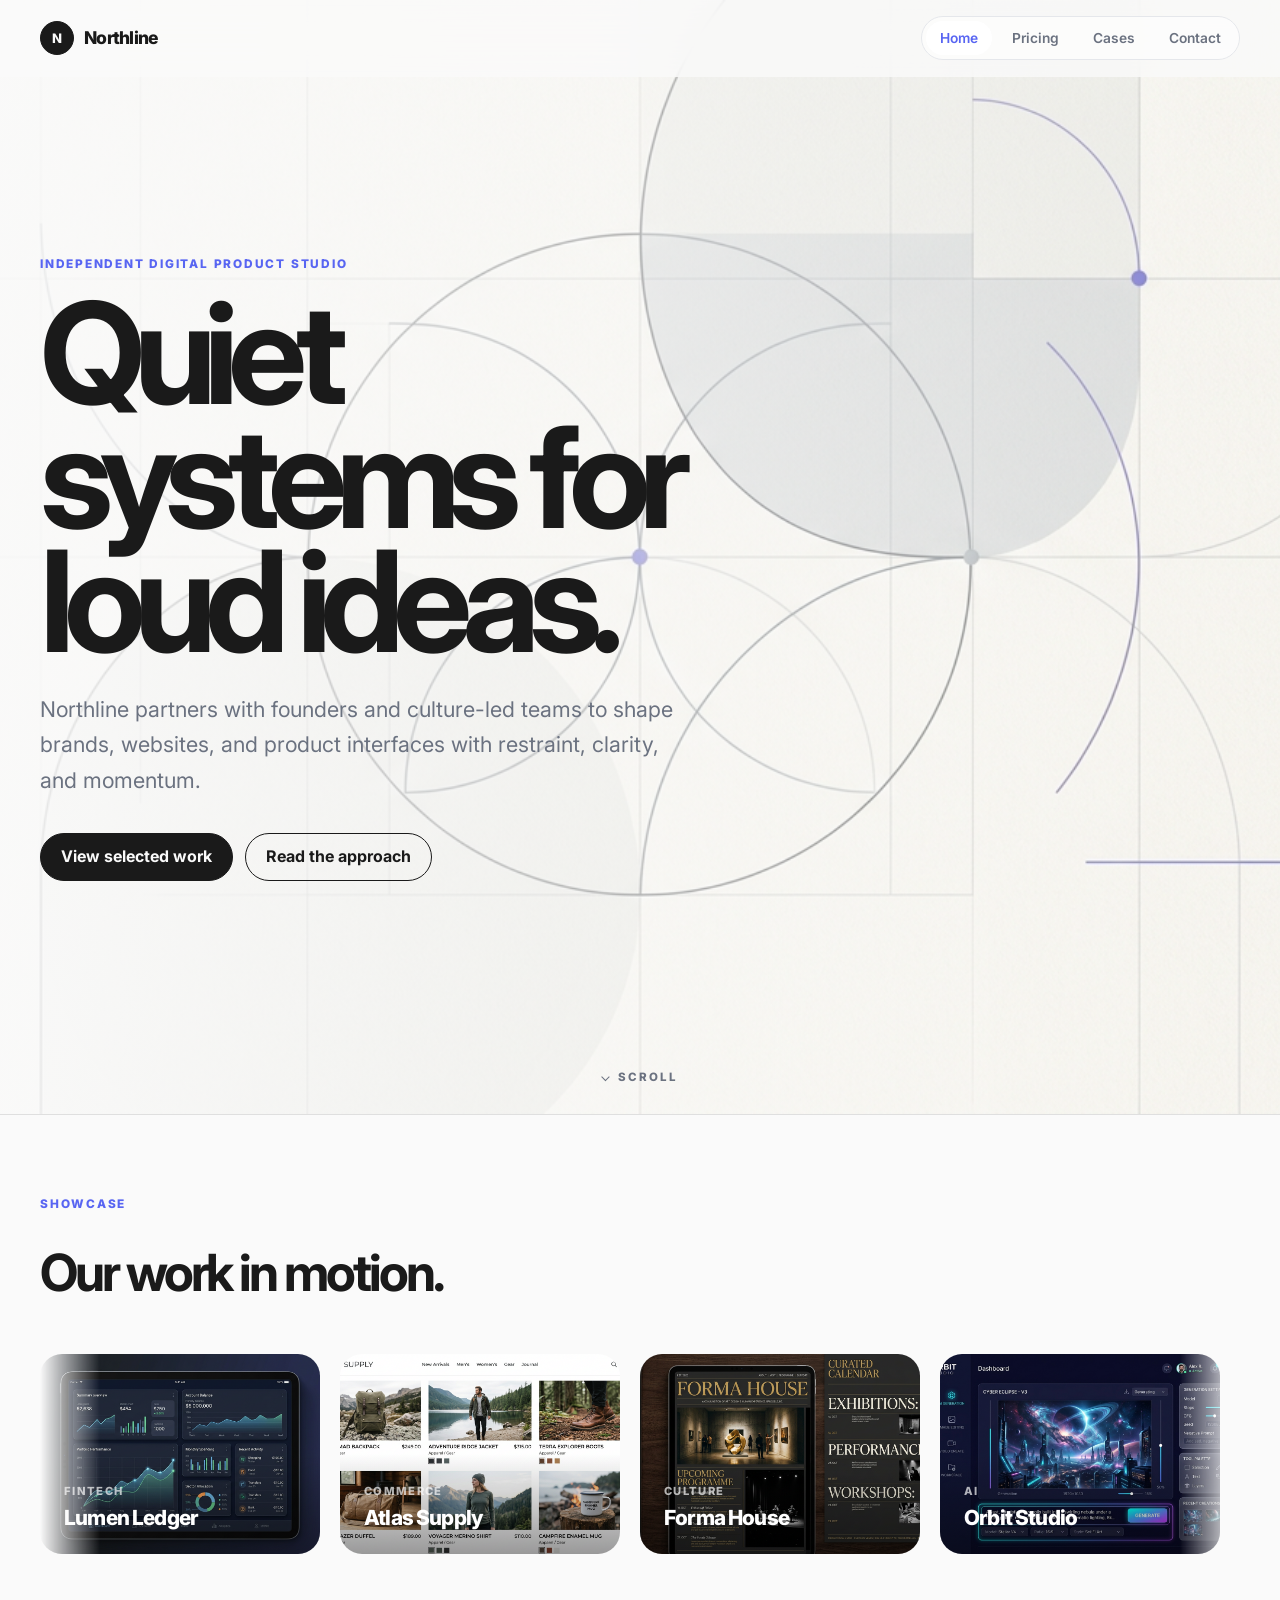
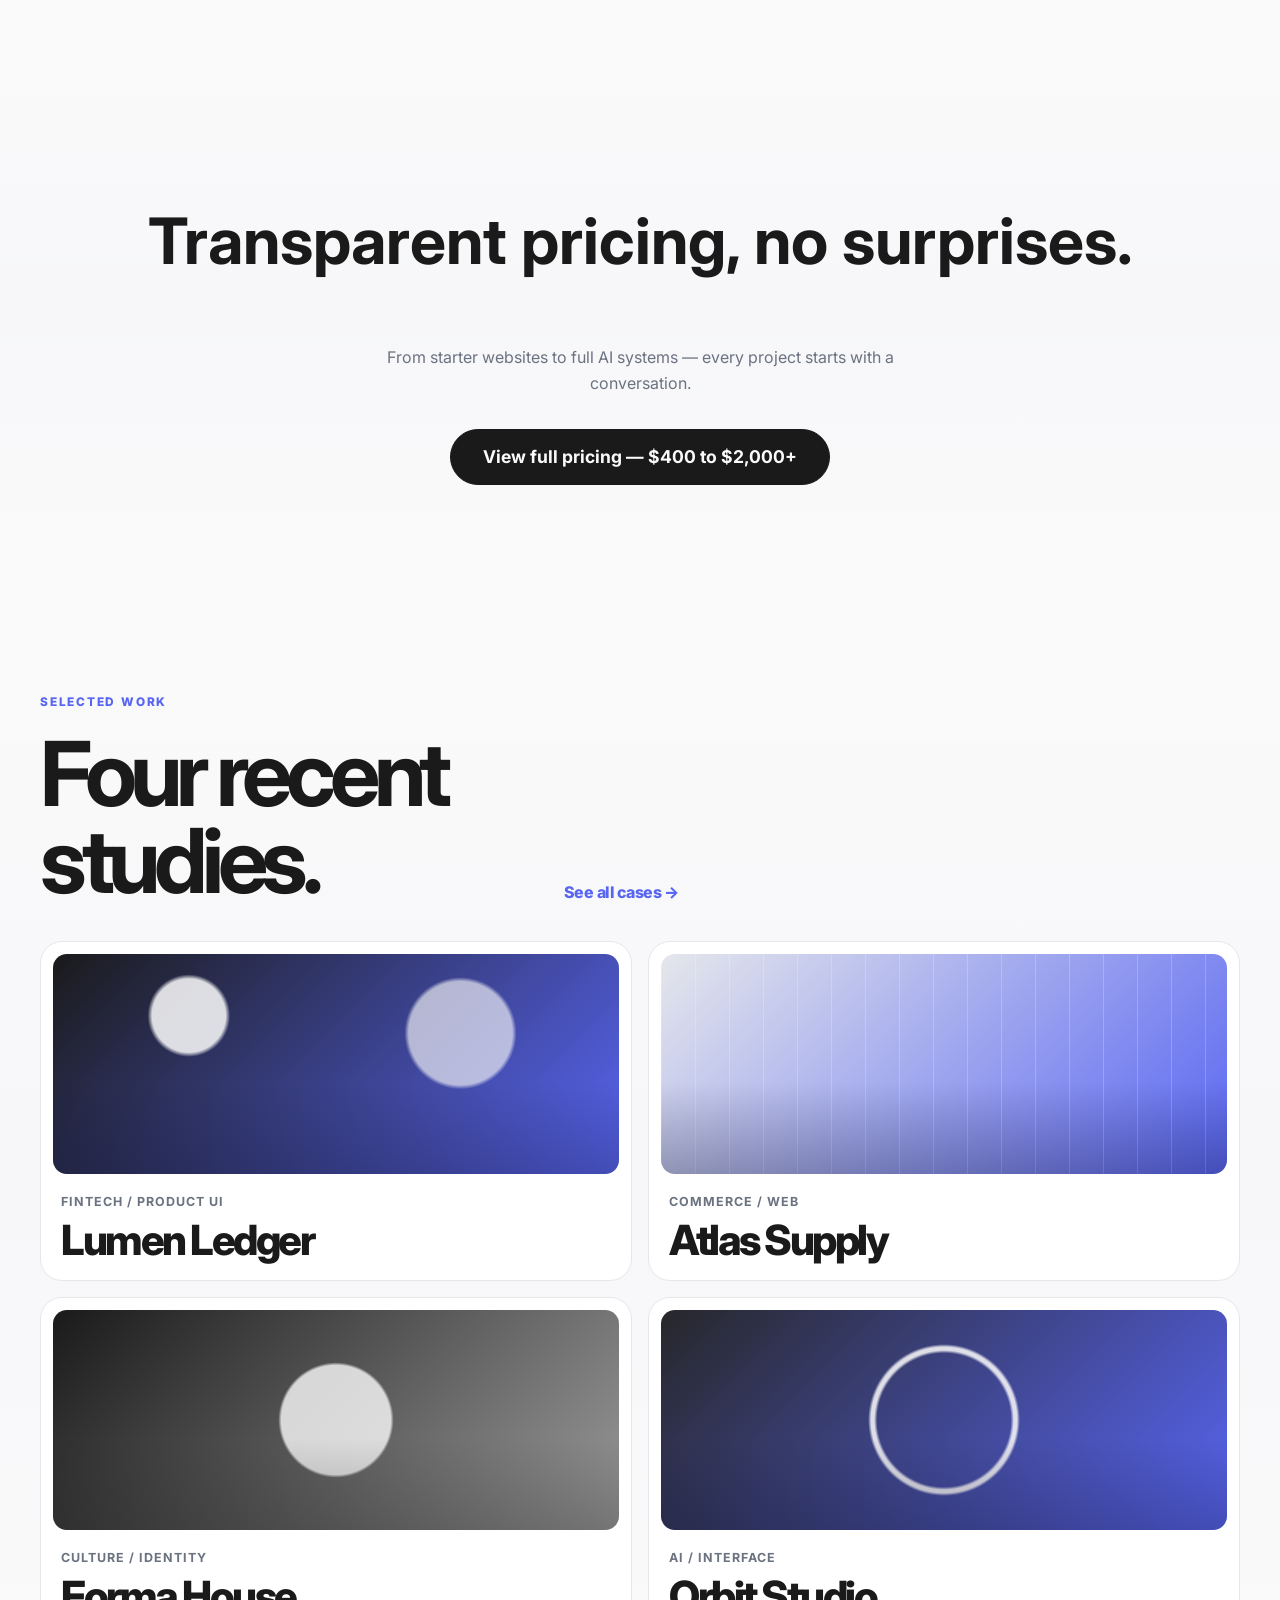
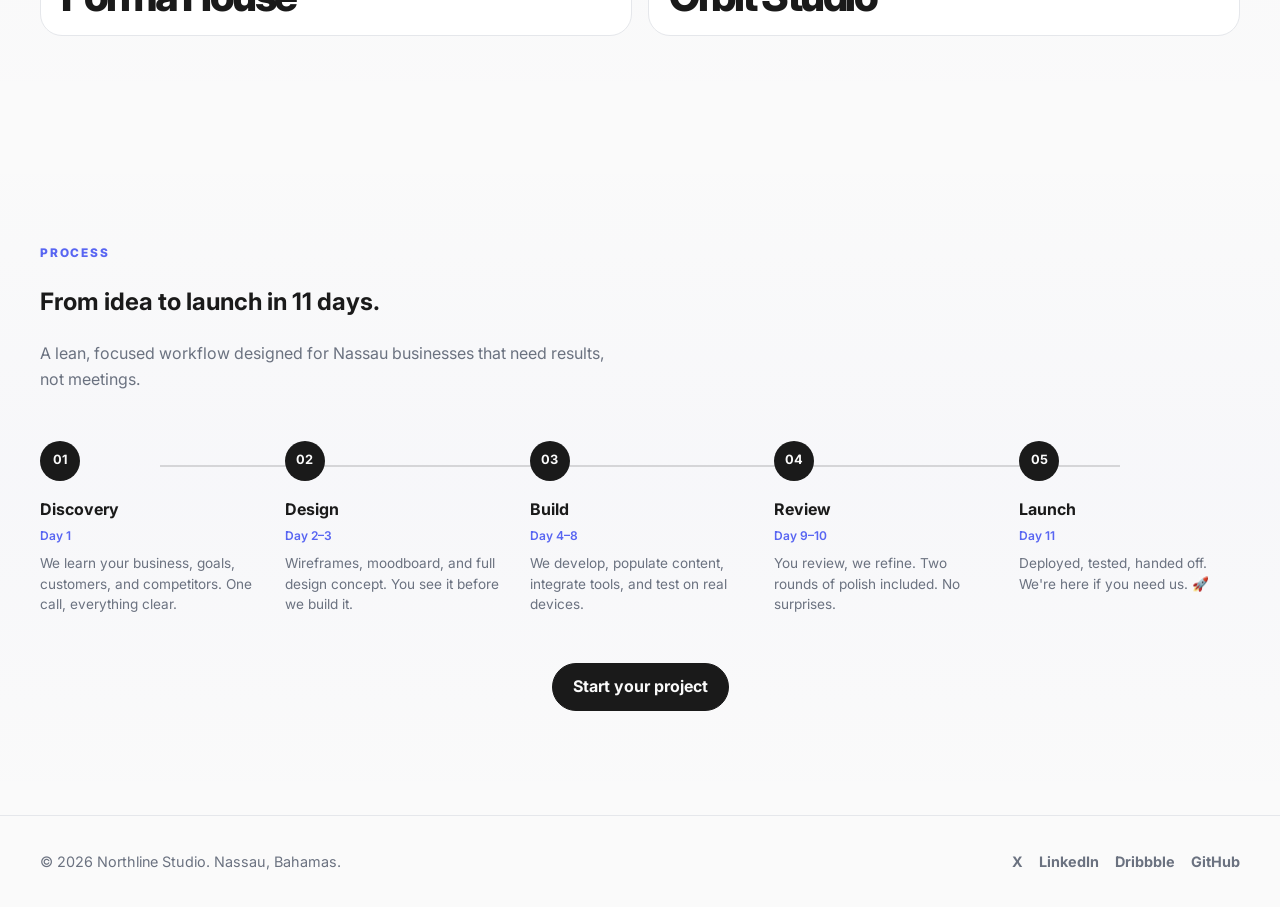
==== commit 2f0c04b7: "Hero background image + project preview images for showcase carousel" ====
--- a/index.html
+++ b/index.html
@@ -62,52 +62,64 @@
         </div>
         <div class="showcase-track-wrapper">
           <div class="showcase-track" data-carousel>
-            <div class="showcase-card" style="background: radial-gradient(circle at 30% 40%, rgba(250,250,250,0.7) 0 8%, transparent 9%), linear-gradient(135deg, #1a1a1a, #5865f2);">
+            <div class="showcase-card" style="background: none;">
+              <img src="images/project-lumen-ledger.png" alt="Lumen Ledger" />
               <span class="showcase-label">Fintech</span>
               <span class="showcase-name">Lumen Ledger</span>
             </div>
-            <div class="showcase-card" style="background: repeating-linear-gradient(90deg, rgba(250,250,250,0.18) 0 1px, transparent 1px 34px), linear-gradient(135deg, #e5e7eb, #5865f2);">
+            <div class="showcase-card" style="background: none;">
+              <img src="images/project-atlas-supply.png" alt="Atlas Supply" />
               <span class="showcase-label">Commerce</span>
               <span class="showcase-name">Atlas Supply</span>
             </div>
-            <div class="showcase-card" style="background: radial-gradient(circle at 50% 50%, rgba(250,250,250,0.75) 0 18%, transparent 19%), linear-gradient(135deg, #1a1a1a, #9a9a9a);">
+            <div class="showcase-card" style="background: none;">
+              <img src="images/project-forma-house.png" alt="Forma House" />
               <span class="showcase-label">Culture</span>
               <span class="showcase-name">Forma House</span>
             </div>
-            <div class="showcase-card" style="background: radial-gradient(circle at 50% 50%, transparent 0 22%, rgba(250,250,250,0.8) 23% 24%, transparent 25%), linear-gradient(135deg, #27272a, #5865f2);">
+            <div class="showcase-card" style="background: none;">
+              <img src="images/project-orbit-studio.png" alt="Orbit Studio" />
               <span class="showcase-label">AI</span>
               <span class="showcase-name">Orbit Studio</span>
             </div>
-            <div class="showcase-card" style="background: linear-gradient(90deg, transparent 49%, rgba(250,250,250,0.65) 50%, transparent 51%), linear-gradient(135deg, #1a1a1a, #d6d3d1);">
+            <div class="showcase-card" style="background: none;">
+              <img src="images/project-maru-rooms.png" alt="Maru Rooms" />
               <span class="showcase-label">Hospitality</span>
               <span class="showcase-name">Maru Rooms</span>
             </div>
-            <div class="showcase-card" style="background: radial-gradient(circle at 25% 75%, rgba(250,250,250,0.78) 0 14%, transparent 15%), radial-gradient(circle at 75% 25%, rgba(250,250,250,0.5) 0 10%, transparent 11%), linear-gradient(135deg, #374151, #5865f2);">
+            <div class="showcase-card" style="background: none;">
+              <img src="images/project-kin-health.png" alt="Kin Health" />
               <span class="showcase-label">Health</span>
               <span class="showcase-name">Kin Health</span>
             </div>
-            <div class="showcase-card" style="background: repeating-linear-gradient(0deg, rgba(250,250,250,0.2) 0 1px, transparent 1px 28px), linear-gradient(135deg, #1a1a1a, #6b7280);">
+            <div class="showcase-card" style="background: none;">
+              <img src="images/project-sable-journal.png" alt="Sable Journal" />
               <span class="showcase-label">Editorial</span>
               <span class="showcase-name">Sable Journal</span>
             </div>
-            <div class="showcase-card" style="background: linear-gradient(45deg, transparent 45%, rgba(250,250,250,0.7) 46% 48%, transparent 49%), linear-gradient(135deg, #1f2937, #5865f2);">
+            <div class="showcase-card" style="background: none;">
+              <img src="images/project-field-signal.png" alt="Field Signal" />
               <span class="showcase-label">Climate</span>
               <span class="showcase-name">Field Signal</span>
             </div>
-            <div class="showcase-card" style="background: radial-gradient(circle at 80% 20%, rgba(250,250,250,0.85) 0 7%, transparent 8%), linear-gradient(135deg, #111827, #5865f2);">
+            <div class="showcase-card" style="background: none;">
+              <img src="images/project-northstar-fleet.png" alt="Northstar Fleet" />
               <span class="showcase-label">Mobility</span>
               <span class="showcase-name">Northstar Fleet</span>
             </div>
             <!-- Duplicate for seamless loop -->
-            <div class="showcase-card" style="background: radial-gradient(circle at 30% 40%, rgba(250,250,250,0.7) 0 8%, transparent 9%), linear-gradient(135deg, #1a1a1a, #5865f2);">
+            <div class="showcase-card" style="background: none;">
+              <img src="images/project-lumen-ledger.png" alt="Lumen Ledger" />
               <span class="showcase-label">Fintech</span>
               <span class="showcase-name">Lumen Ledger</span>
             </div>
-            <div class="showcase-card" style="background: repeating-linear-gradient(90deg, rgba(250,250,250,0.18) 0 1px, transparent 1px 34px), linear-gradient(135deg, #e5e7eb, #5865f2);">
+            <div class="showcase-card" style="background: none;">
+              <img src="images/project-atlas-supply.png" alt="Atlas Supply" />
               <span class="showcase-label">Commerce</span>
               <span class="showcase-name">Atlas Supply</span>
             </div>
-            <div class="showcase-card" style="background: radial-gradient(circle at 50% 50%, rgba(250,250,250,0.75) 0 18%, transparent 19%), linear-gradient(135deg, #1a1a1a, #9a9a9a);">
+            <div class="showcase-card" style="background: none;">
+              <img src="images/project-forma-house.png" alt="Forma House" />
               <span class="showcase-label">Culture</span>
               <span class="showcase-name">Forma House</span>
             </div>
--- a/css/style.css
+++ b/css/style.css
@@ -1306,6 +1306,14 @@
 .showcase-card:hover {
   transform: translateY(-6px);
 }
+.showcase-card img {
+  position: absolute;
+  inset: 0;
+  width: 100%;
+  height: 100%;
+  object-fit: cover;
+  z-index: 0;
+}
 .showcase-card::after {
   content: '';
   position: absolute;
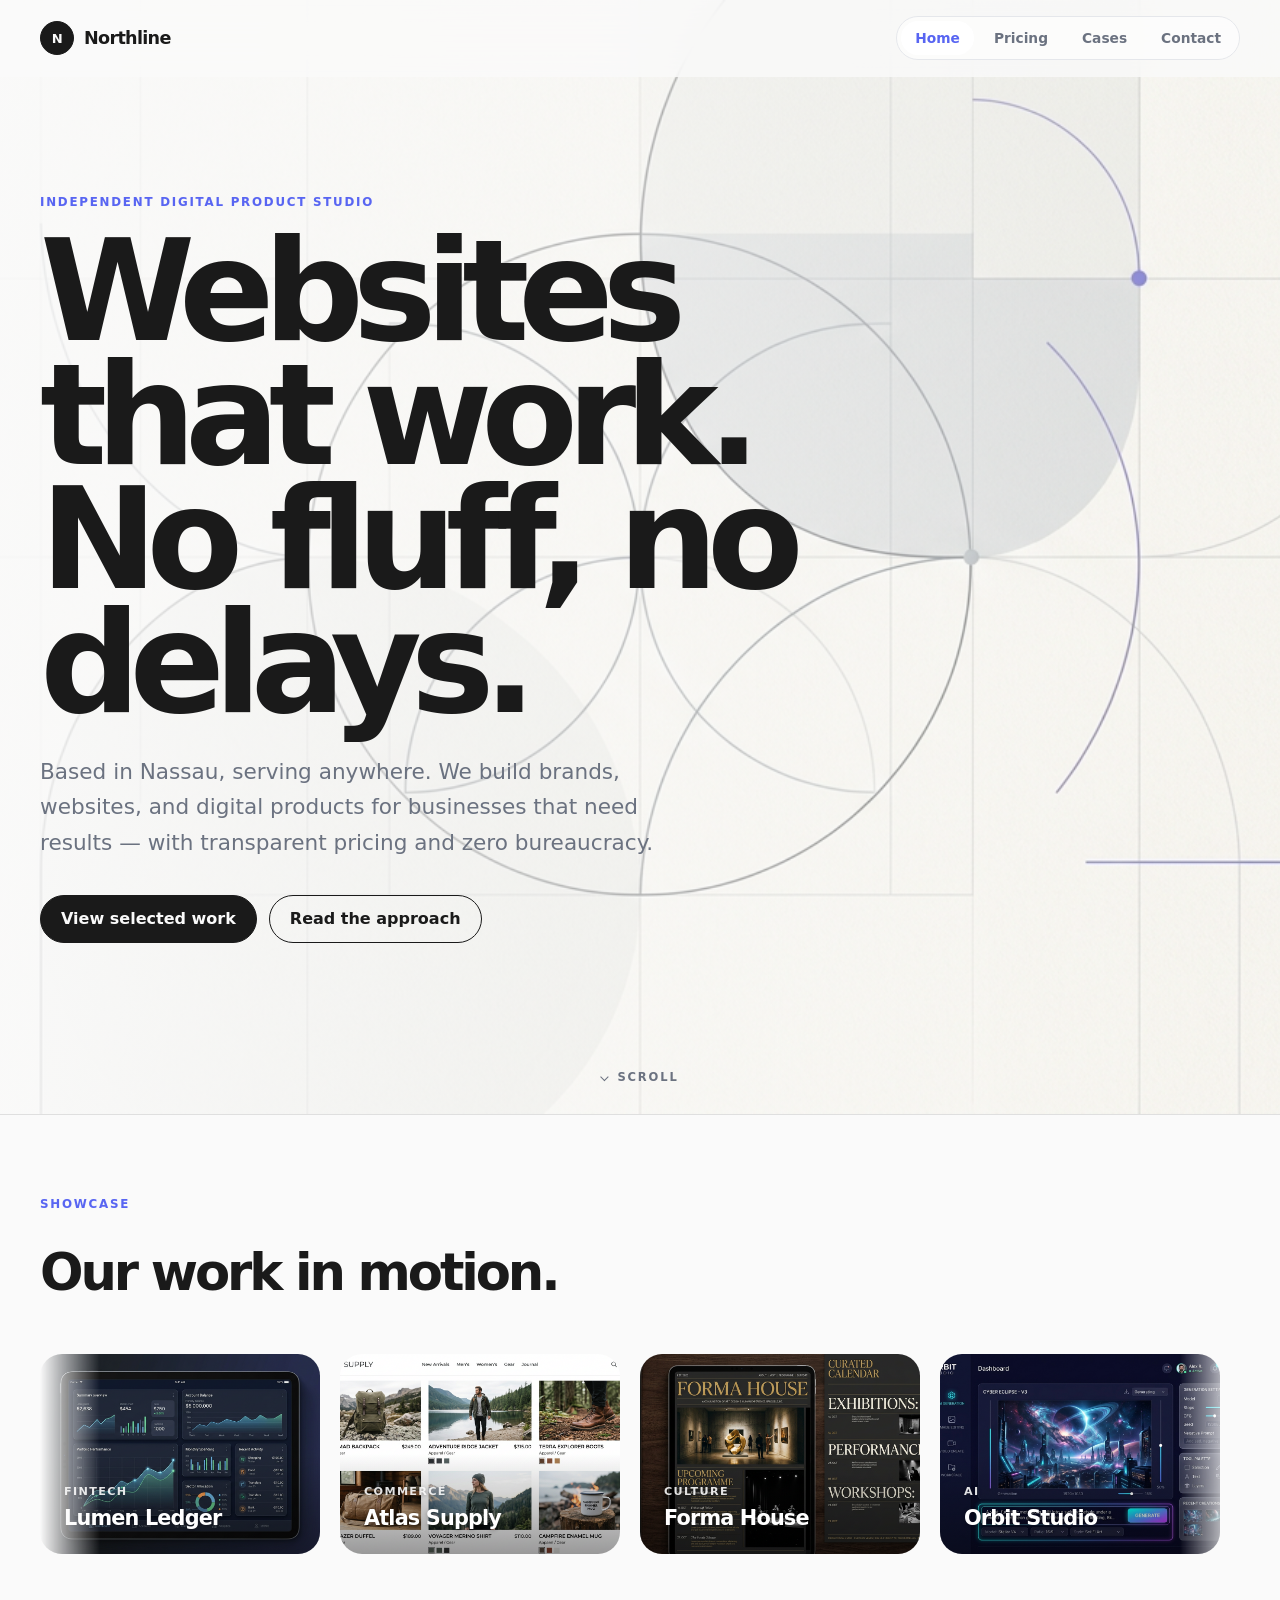
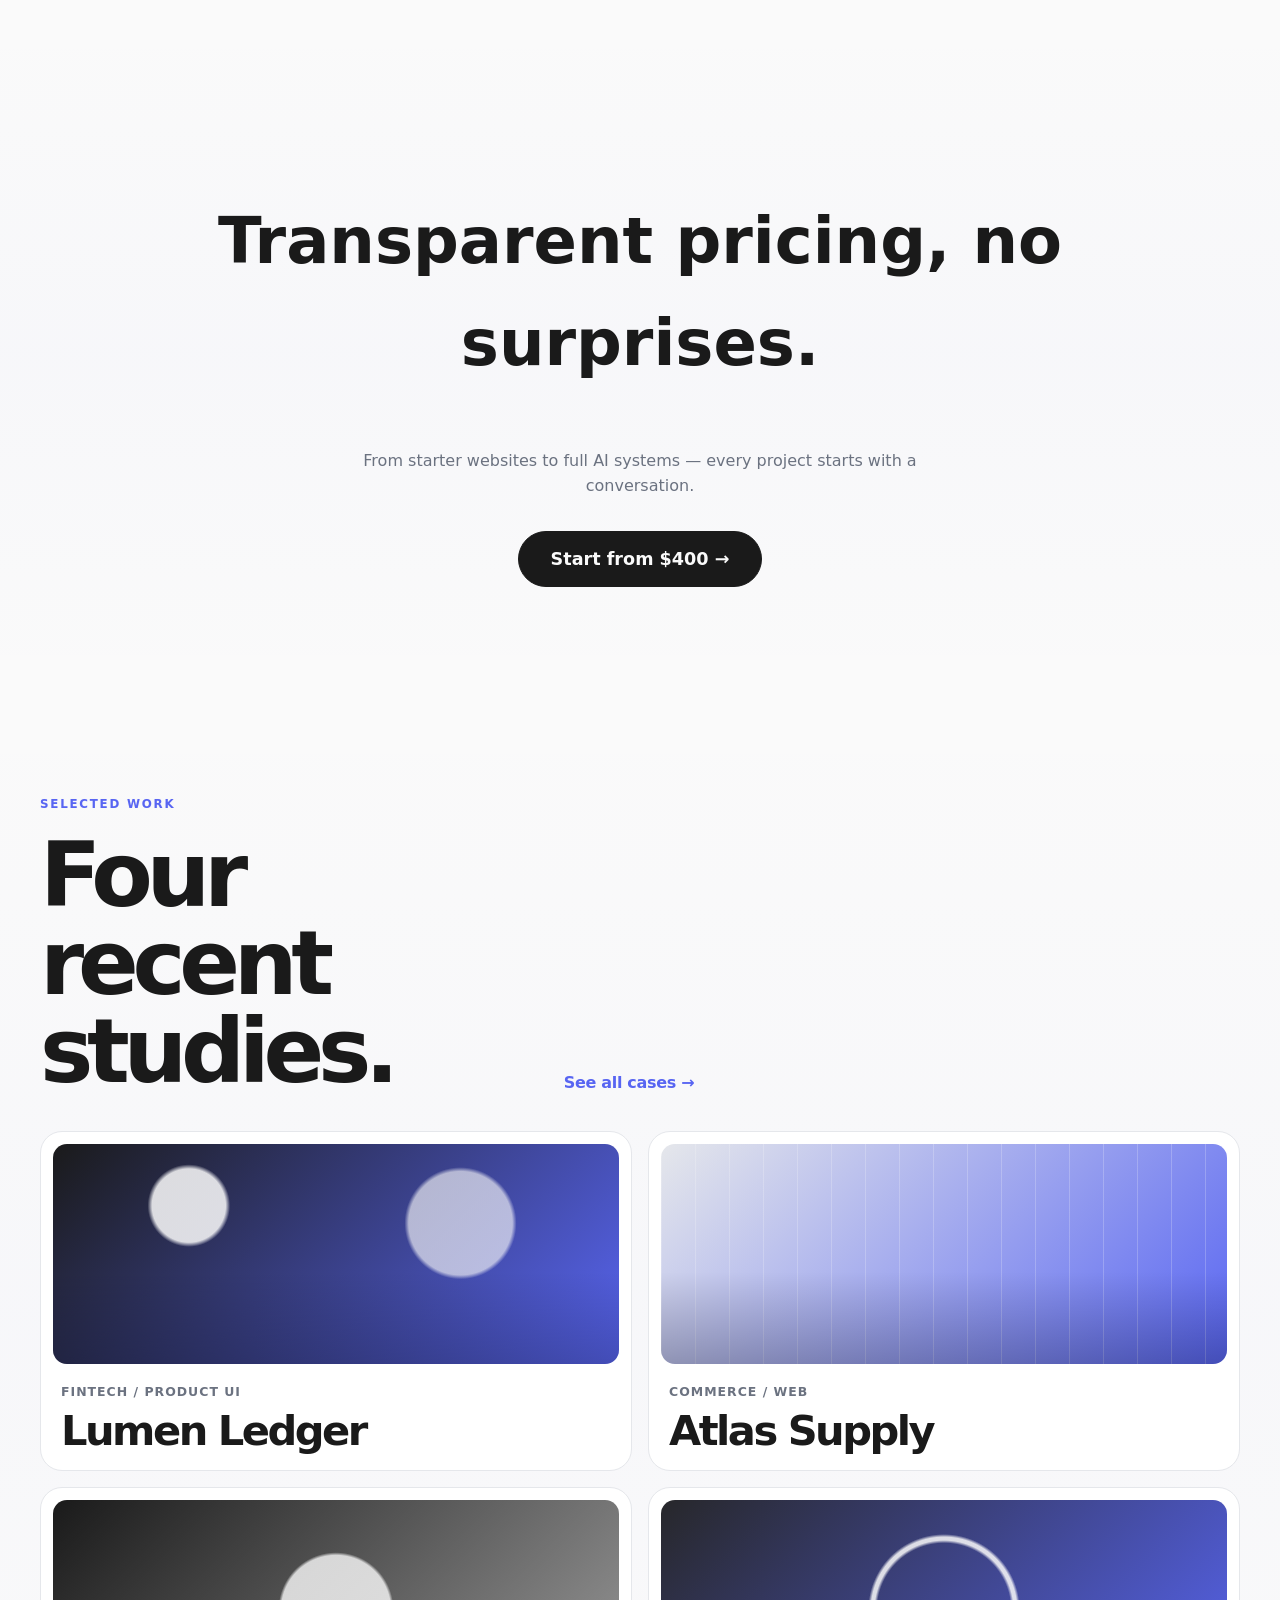
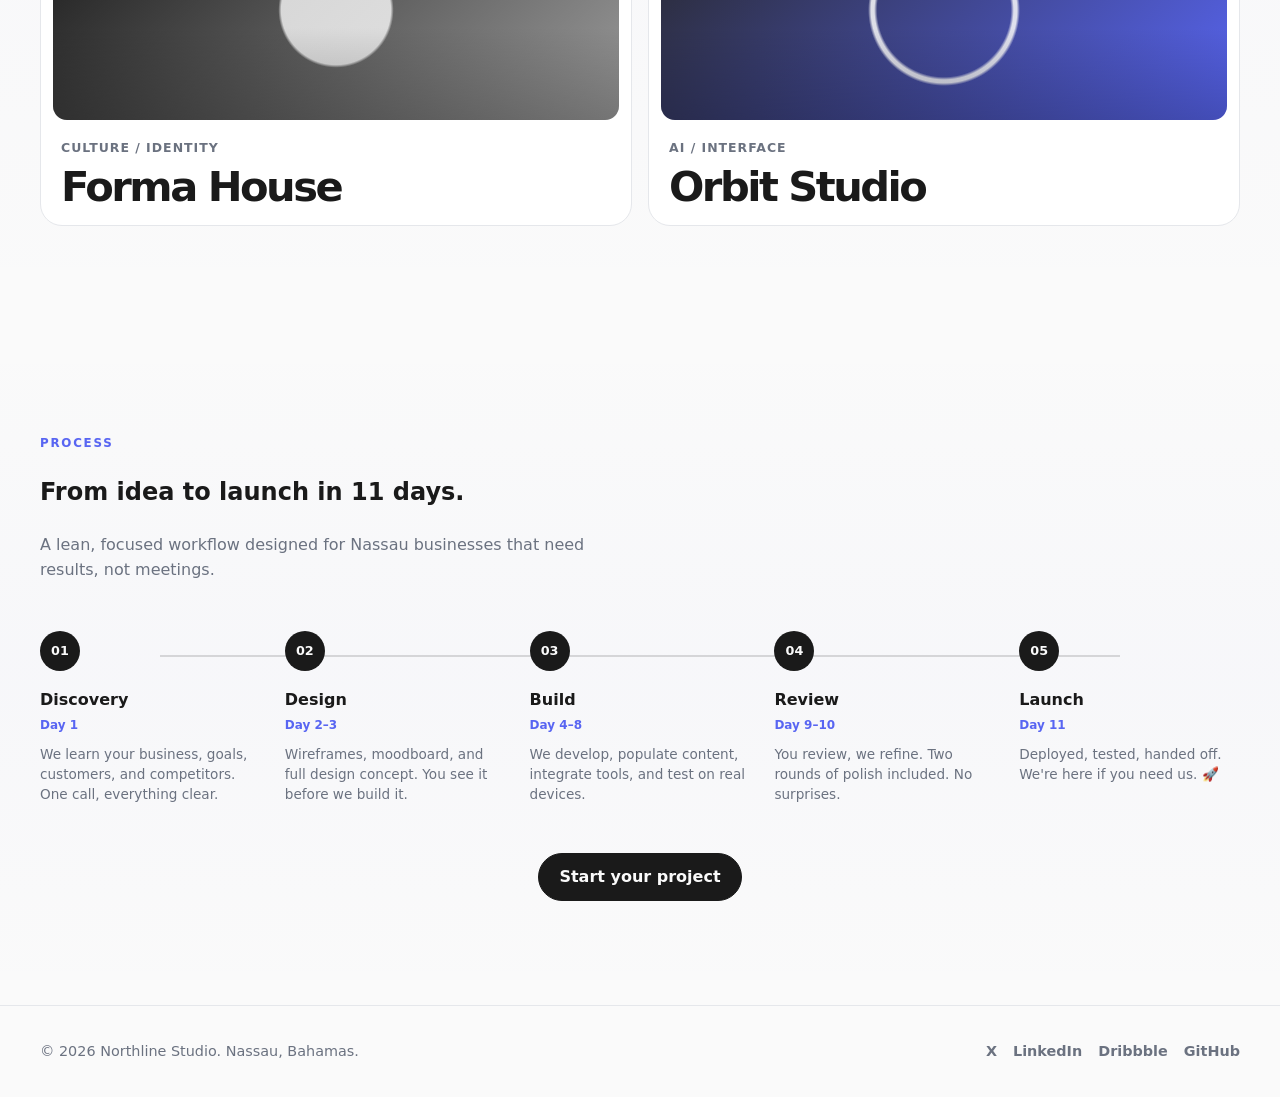
==== commit 4882d7f6: "Copywriter + security agent test: new hero copy, CSP headers on all pages, intake form calculator" ====
--- a/index.html
+++ b/index.html
@@ -3,9 +3,11 @@
 <head>
   <meta charset="UTF-8" />
   <meta name="viewport" content="width=device-width, initial-scale=1.0" />
-  <title>Northline Studio — Digital Product Design</title>
-  <meta name="description" content="Northline Studio is a minimal digital product studio crafting identities, interfaces, and websites for ambitious teams." />
+  <title>Northline Studio — Web Design &amp; Digital Products</title>
+  <meta name="description" content="Northline Studio builds websites, brands, and digital products for ambitious businesses. Based in Nassau, serving worldwide. Transparent pricing from $400." />
+  <meta http-equiv="Content-Security-Policy" content="default-src &apos;self&apos;; script-src &apos;self&apos;; style-src &apos;self&apos; https://fonts.googleapis.com &apos;unsafe-inline&apos;; img-src &apos;self&apos; data:; font-src &apos;self&apos; https://fonts.gstatic.com; connect-src &apos;self&apos;; form-action &apos;self&apos;; frame-ancestors &apos;none&apos;; base-uri &apos;self&apos;;" />
   <link rel="preconnect" href="https://fonts.googleapis.com" />
+  <meta http-equiv="Content-Security-Policy" content="default-src &apos;self&apos;; script-src &apos;self&apos;; style-src &apos;self&apos; https://fonts.googleapis.com &apos;unsafe-inline&apos;; img-src &apos;self&apos; data:; font-src &apos;self&apos; https://fonts.gstatic.com; connect-src &apos;self&apos;; form-action &apos;self&apos;; frame-ancestors &apos;none&apos;; base-uri &apos;self&apos;;" />
   <link rel="preconnect" href="https://fonts.gstatic.com" crossorigin />
   <link href="https://fonts.googleapis.com/css2?family=Inter:wght@300;400;500;600;700;800&display=swap" rel="stylesheet" />
   <link rel="stylesheet" href="css/style.css" />
@@ -36,9 +38,9 @@
       <div class="container hero-content">
         <div class="hero-copy reveal">
           <p class="eyebrow">Independent digital product studio</p>
-          <h1 id="hero-title">Quiet systems for loud ideas.</h1>
+          <h1 id="hero-title">Websites that work. No fluff, no delays.</h1>
           <p class="hero-lede">
-            Northline partners with founders and culture-led teams to shape brands, websites, and product interfaces with restraint, clarity, and momentum.
+            Based in Nassau, serving anywhere. We build brands, websites, and digital products for businesses that need results — with transparent pricing and zero bureaucracy.
           </p>
           <div class="hero-actions">
             <a class="button button-primary" href="cases/index.html">View selected work</a>
@@ -136,7 +138,7 @@
           From starter websites to full AI systems &mdash; every project starts with a conversation.
         </p>
         <div class="reveal">
-          <a class="button button-primary" href="pricing/index.html" style="font-size: 1.1rem; min-height: 56px; padding: 0 32px;">View full pricing &mdash; $400 to $2,000+</a>
+          <a class="button button-primary" href="pricing/index.html" style="font-size: 1.1rem; min-height: 56px; padding: 0 32px;">Start from $400 →</a>
         </div>
       </div>
     </section>
@@ -271,3 +273,4 @@
   <script src="js/main.js" defer></script>
 </body>
 </html>
+
--- a/css/style.css
+++ b/css/style.css
@@ -501,6 +501,13 @@
   position: relative;
   overflow: hidden;
 }
+.case-thumb img {
+  position: absolute;
+  inset: 0;
+  width: 100%;
+  height: 100%;
+  object-fit: cover;
+}
 
 .case-thumb::after {
   content: "";
@@ -892,6 +899,181 @@
 .reveal.is-visible {
   opacity: 1;
   transform: translateY(0);
+}
+
+/* ── Intake form — radio cards, check cards, estimate ── */
+
+.intake-form {
+  display: grid;
+  gap: 20px;
+  padding: 24px;
+}
+
+.intake-form select {
+  width: 100%;
+  border: 1px solid var(--line);
+  border-radius: 16px;
+  background: var(--bg);
+  color: var(--text);
+  padding: 15px 16px;
+  outline: none;
+  font: inherit;
+  cursor: pointer;
+  transition: border-color 180ms ease, box-shadow 180ms ease, background 180ms ease;
+  appearance: none;
+  background-image: url("data:image/svg+xml,%3Csvg xmlns='http://www.w3.org/2000/svg' width='12' height='8'%3E%3Cpath d='M1 1l5 5 5-5' stroke='%235865f2' stroke-width='2' fill='none' stroke-linecap='round'/%3E%3C/svg%3E");
+  background-repeat: no-repeat;
+  background-position: right 16px center;
+  background-size: 14px;
+}
+
+.intake-form select:focus {
+  border-color: var(--accent);
+  box-shadow: 0 0 0 4px rgba(88, 101, 242, 0.12);
+  background-color: var(--white);
+}
+
+.radio-group {
+  display: grid;
+  gap: 10px;
+}
+
+.radio-card {
+  display: block;
+  cursor: pointer;
+}
+
+.radio-card input {
+  position: absolute;
+  opacity: 0;
+  pointer-events: none;
+}
+
+.radio-card-content {
+  display: grid;
+  grid-template-columns: 1fr auto;
+  gap: 4px 18px;
+  padding: 14px 16px;
+  border: 1px solid var(--line);
+  border-radius: 14px;
+  transition: border-color 180ms ease, box-shadow 180ms ease, background 180ms ease;
+}
+
+.radio-card input:checked + .radio-card-content {
+  border-color: var(--accent);
+  box-shadow: 0 0 0 2px rgba(88, 101, 242, 0.2);
+  background: rgba(88, 101, 242, 0.04);
+}
+
+.radio-card-content strong {
+  grid-column: 1;
+  font-size: 0.95rem;
+}
+
+.radio-desc {
+  grid-column: 1;
+  font-size: 0.82rem;
+  color: var(--muted);
+}
+
+.radio-price {
+  grid-column: 2;
+  grid-row: 1 / span 2;
+  align-self: center;
+  font-size: 1.1rem;
+  font-weight: 800;
+  color: var(--accent);
+  white-space: nowrap;
+}
+
+.checkbox-group {
+  display: grid;
+  gap: 10px;
+}
+
+.check-card {
+  display: block;
+  cursor: pointer;
+}
+
+.check-card input {
+  position: absolute;
+  opacity: 0;
+  pointer-events: none;
+}
+
+.check-card-content {
+  display: grid;
+  grid-template-columns: 1fr auto;
+  gap: 2px 18px;
+  padding: 14px 16px;
+  border: 1px solid var(--line);
+  border-radius: 14px;
+  transition: border-color 180ms ease, background 180ms ease;
+}
+
+.check-card input:checked + .check-card-content {
+  border-color: var(--accent);
+  background: rgba(88, 101, 242, 0.04);
+}
+
+.check-card-content strong {
+  grid-column: 1;
+  font-size: 0.92rem;
+}
+
+.check-desc {
+  grid-column: 1;
+  font-size: 0.8rem;
+  color: var(--muted);
+}
+
+.check-price {
+  grid-column: 2;
+  grid-row: 1 / span 2;
+  align-self: center;
+  font-size: 0.85rem;
+  font-weight: 700;
+  color: var(--accent);
+  white-space: nowrap;
+}
+
+.estimate-card {
+  padding: 18px 20px;
+  border: 2px solid var(--accent);
+  border-radius: 16px;
+  background: rgba(88, 101, 242, 0.06);
+  text-align: center;
+}
+
+.estimate-label {
+  font-size: 0.72rem;
+  font-weight: 800;
+  letter-spacing: 0.1em;
+  text-transform: uppercase;
+  color: var(--muted);
+  margin: 0 0 6px;
+}
+
+.estimate-amount {
+  font-size: 2.6rem;
+  font-weight: 800;
+  letter-spacing: -0.04em;
+  color: var(--text);
+  margin: 0;
+}
+
+.estimate-breakdown {
+  font-size: 0.85rem;
+  color: var(--muted);
+  margin: 4px 0 0;
+}
+
+.estimate-note {
+  font-size: 0.72rem;
+  color: var(--muted);
+  margin: 10px 0 0;
+  opacity: 0.7;
 }
 
 @media (min-width: 560px) {
@@ -1294,7 +1476,6 @@
   width: 280px;
   min-height: 200px;
   border-radius: var(--radius);
-  padding: 24px;
   display: flex;
   flex-direction: column;
   justify-content: flex-end;
@@ -1303,6 +1484,14 @@
   flex-shrink: 0;
   transition: transform 0.3s var(--ease);
 }
+.showcase-card img {
+  position: absolute;
+  inset: 0;
+  width: 100%;
+  height: 100%;
+  object-fit: cover;
+  pointer-events: none;
+}
 .showcase-card:hover {
   transform: translateY(-6px);
 }
@@ -1324,12 +1513,14 @@
 .showcase-label {
   position: relative;
   z-index: 1;
-  color: rgba(250,250,250,0.7);
+  color: rgba(250,250,250,0.9);
   font-size: 0.7rem;
   font-weight: 800;
   letter-spacing: 0.12em;
   text-transform: uppercase;
   margin-bottom: 6px;
+  padding: 0 24px;
+  text-shadow: 0 1px 4px rgba(0,0,0,0.3);
 }
 .showcase-name {
   position: relative;
@@ -1339,6 +1530,8 @@
   font-weight: 800;
   letter-spacing: -0.04em;
   line-height: 1.1;
+  padding: 0 24px 24px;
+  text-shadow: 0 1px 4px rgba(0,0,0,0.3);
 }
 @keyframes carousel-scroll {
   0% { transform: translateX(0); }
